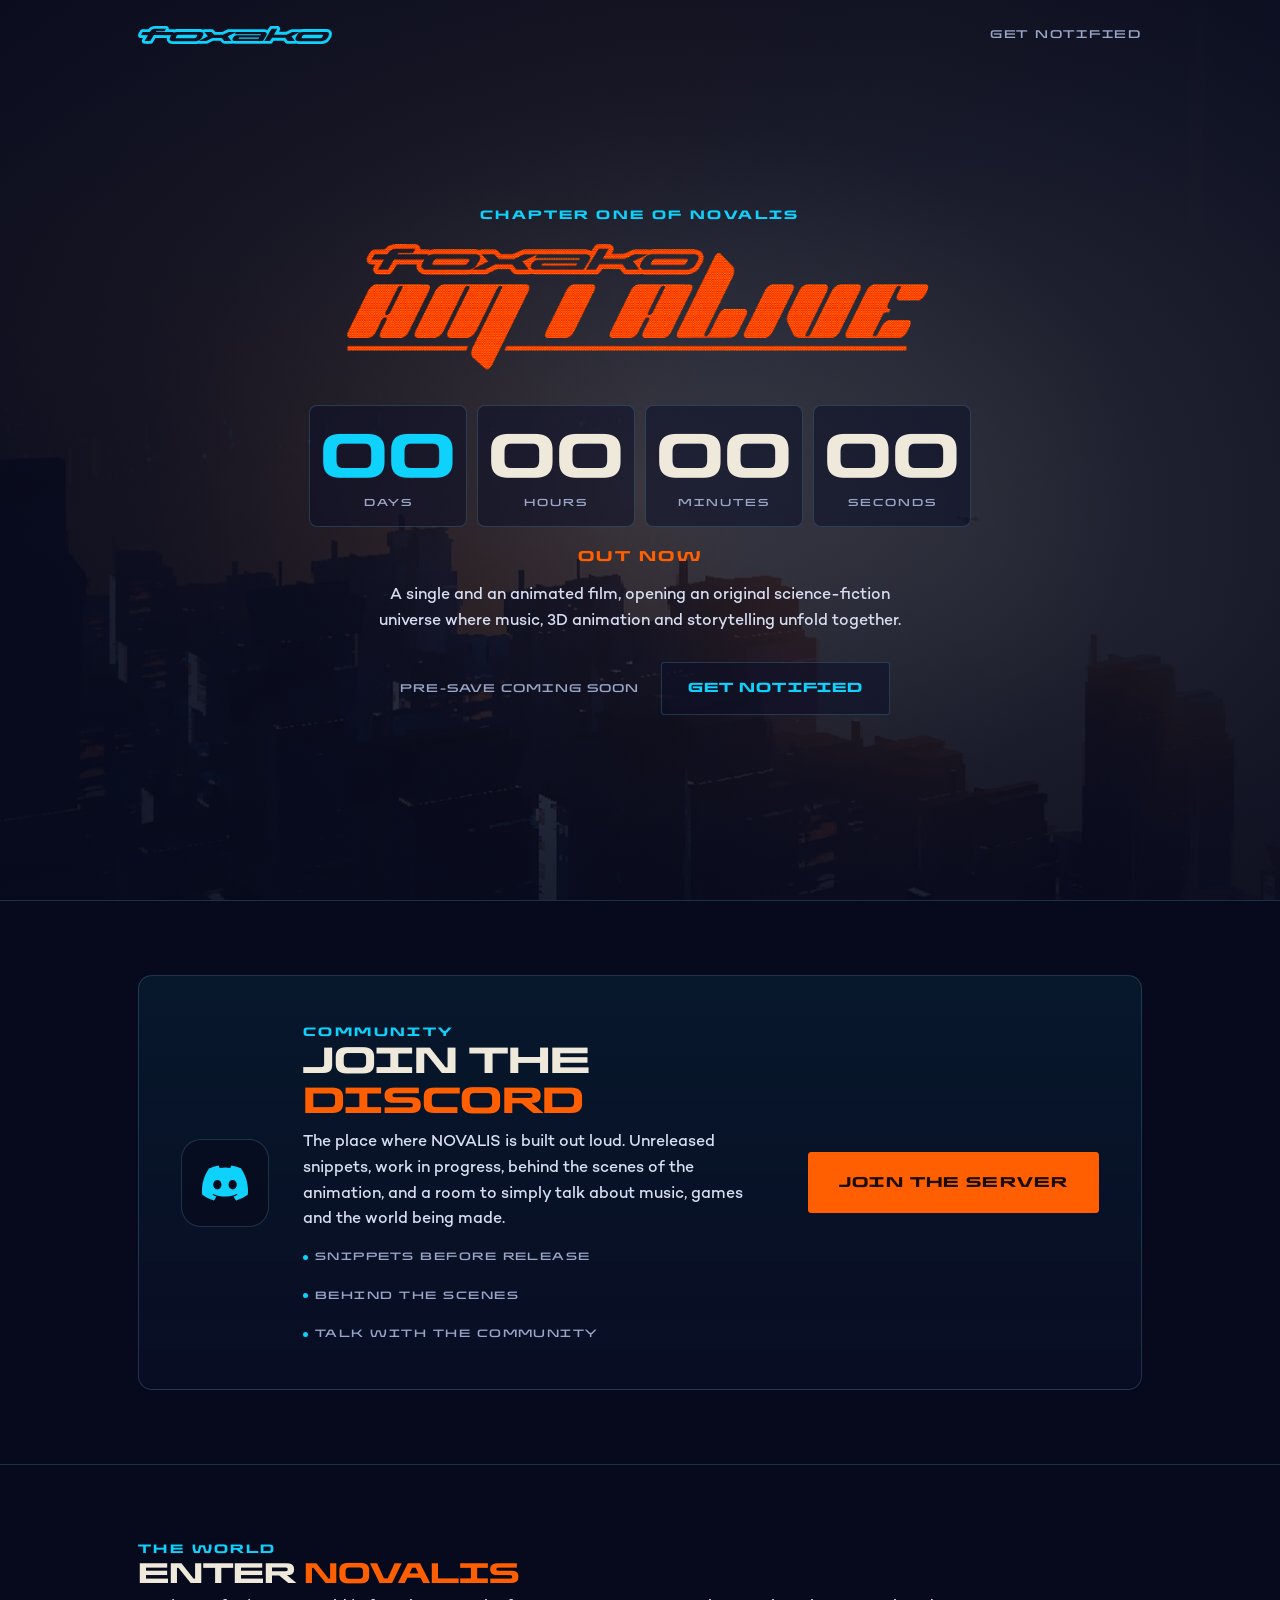
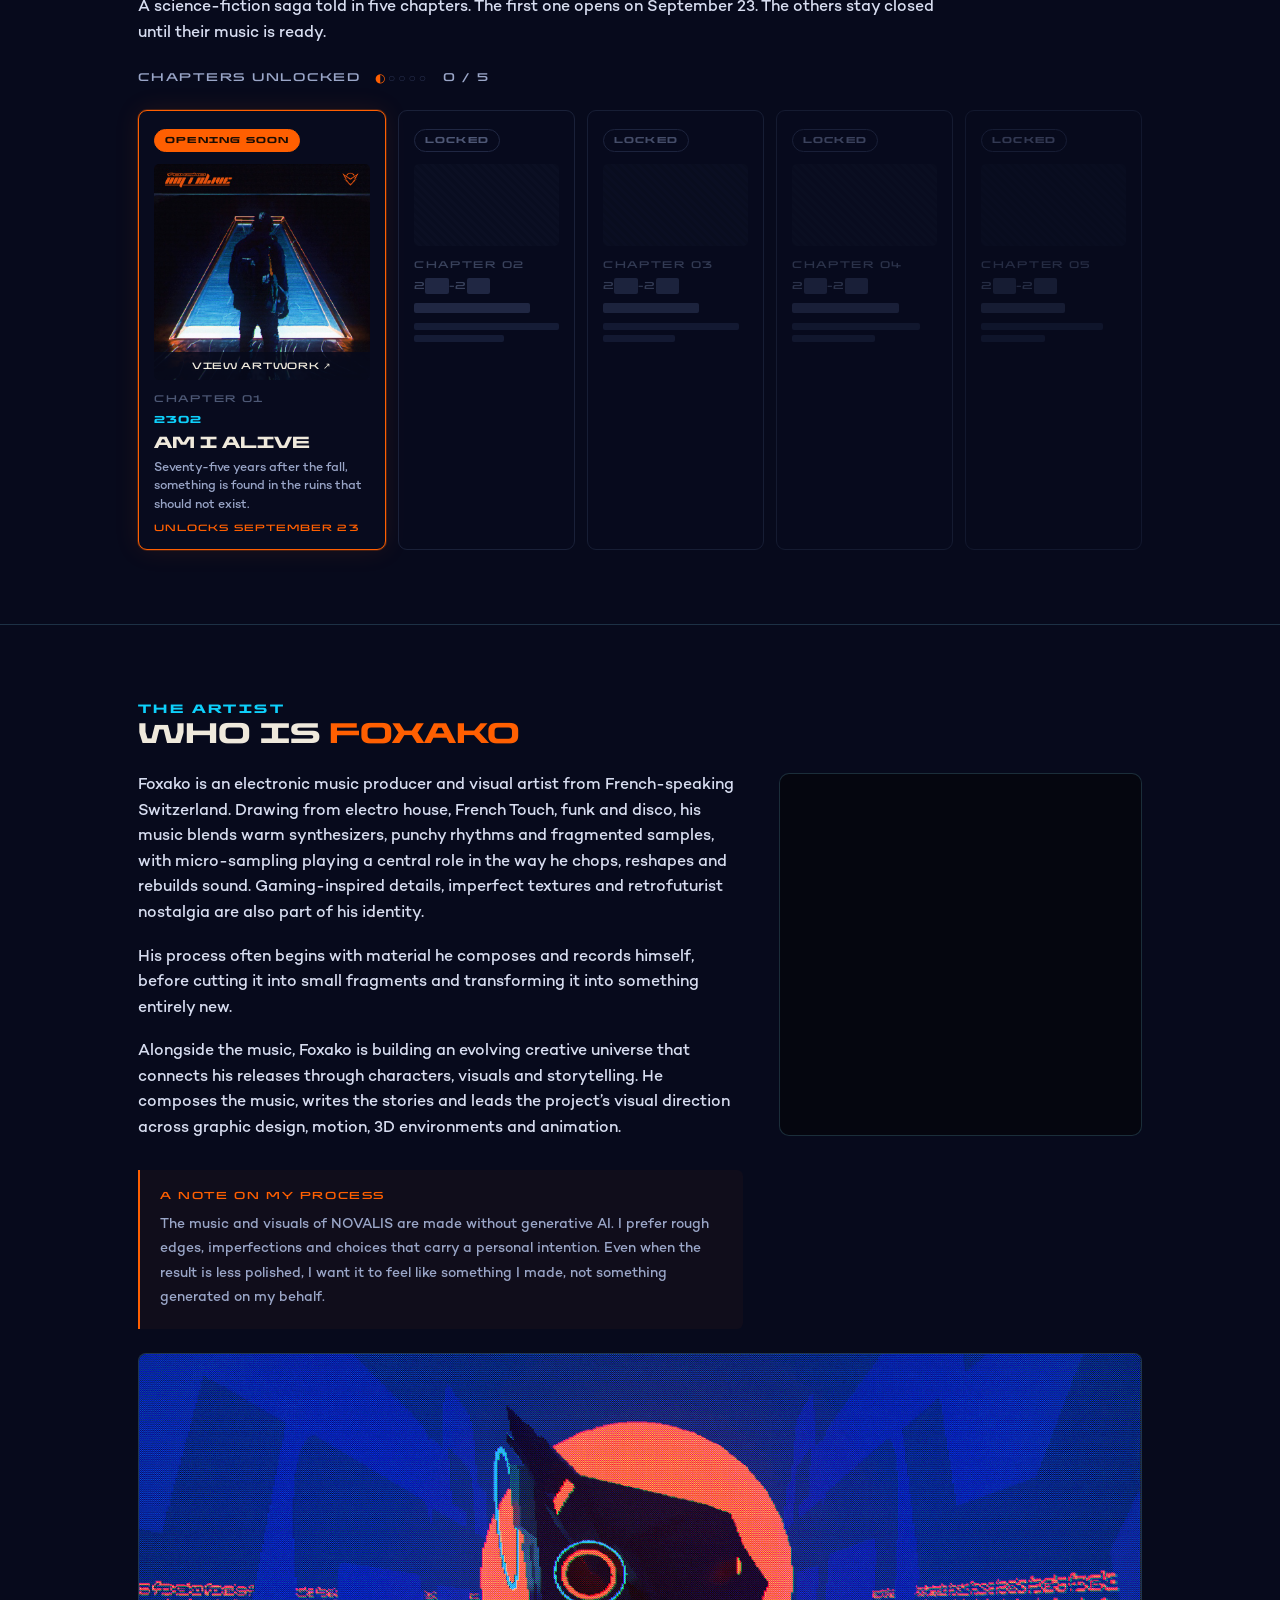
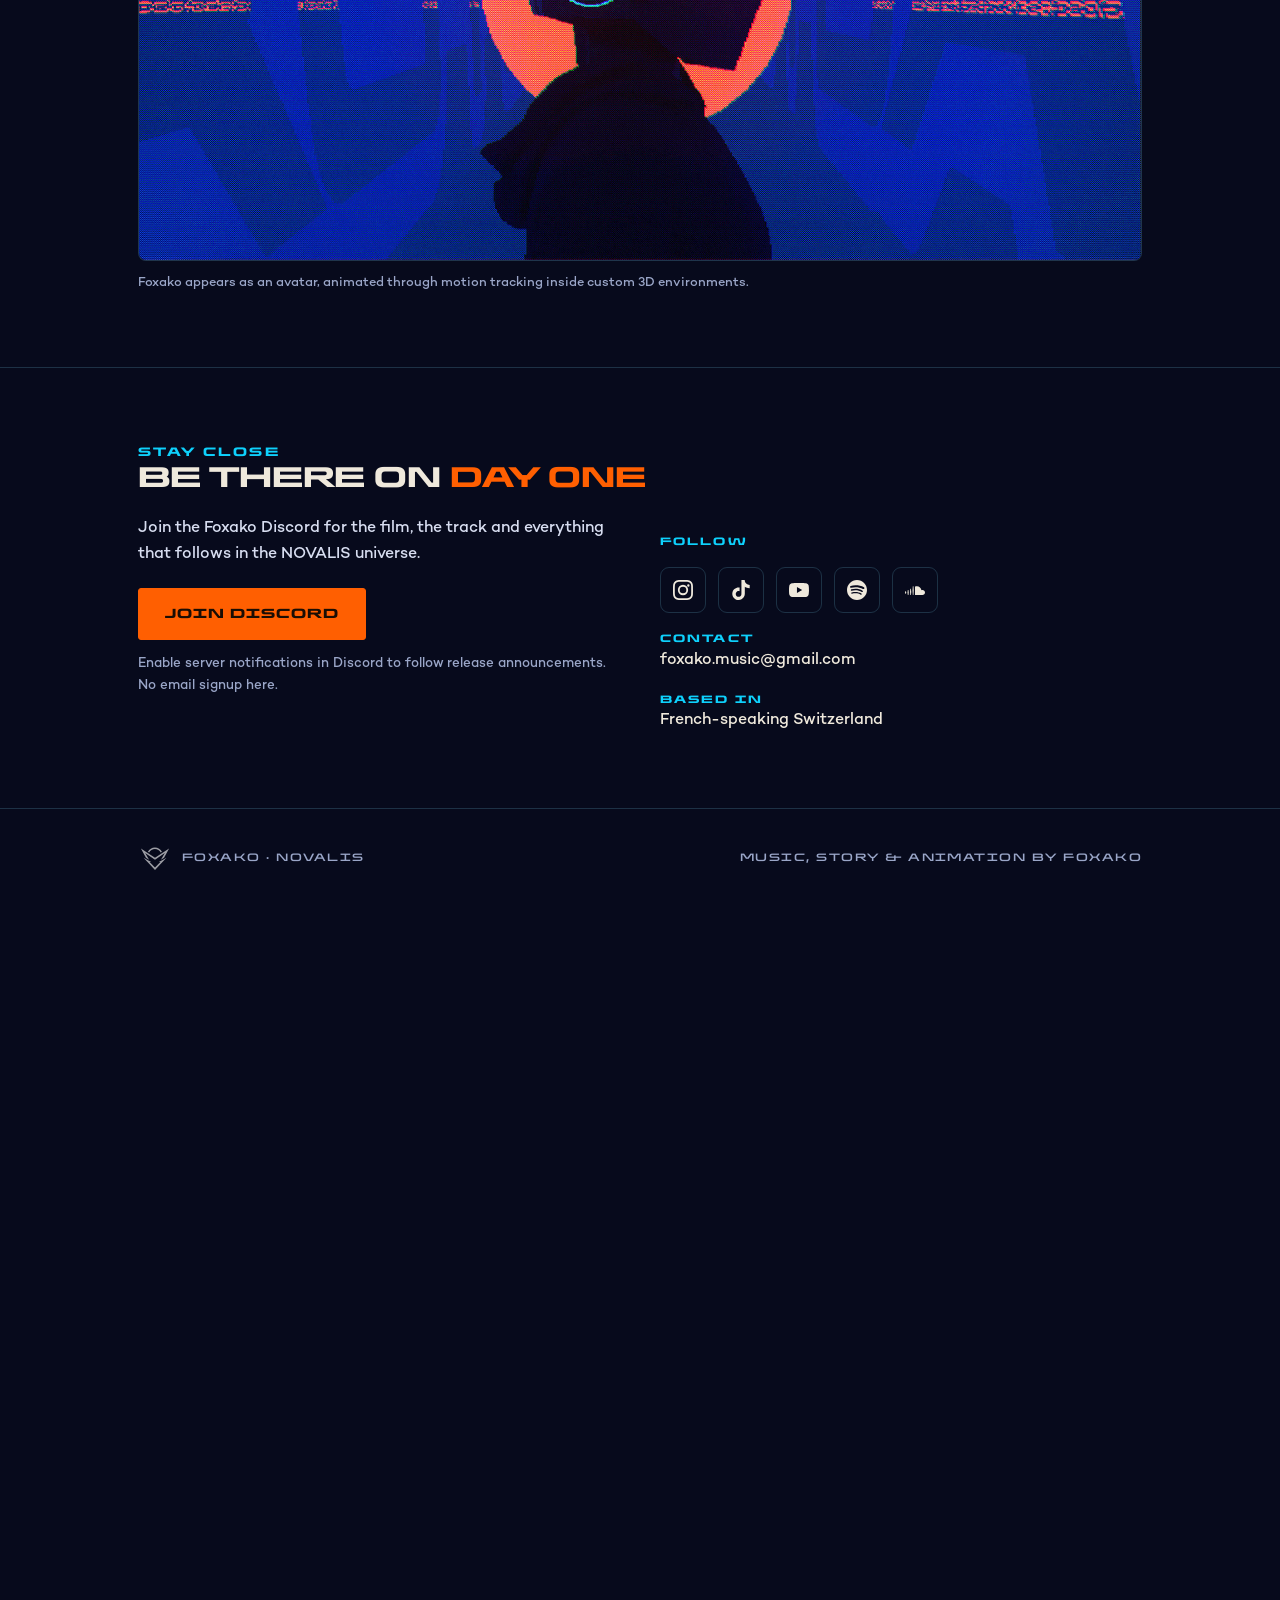
==== index.html @ 6cdeb341 "Publish NOVALIS prerelease website" ====
<!doctype html>
<html lang="en">
<head>
  <meta charset="utf-8">
  <meta name="viewport" content="width=device-width, initial-scale=1">
  <meta http-equiv="refresh" content="0; url=/novalis/">
  <link rel="canonical" href="https://foxako.com/novalis/">
  <title>Foxako — NOVALIS</title>
</head>
<body><p><a href="/novalis/">Enter NOVALIS</a></p></body>
</html>
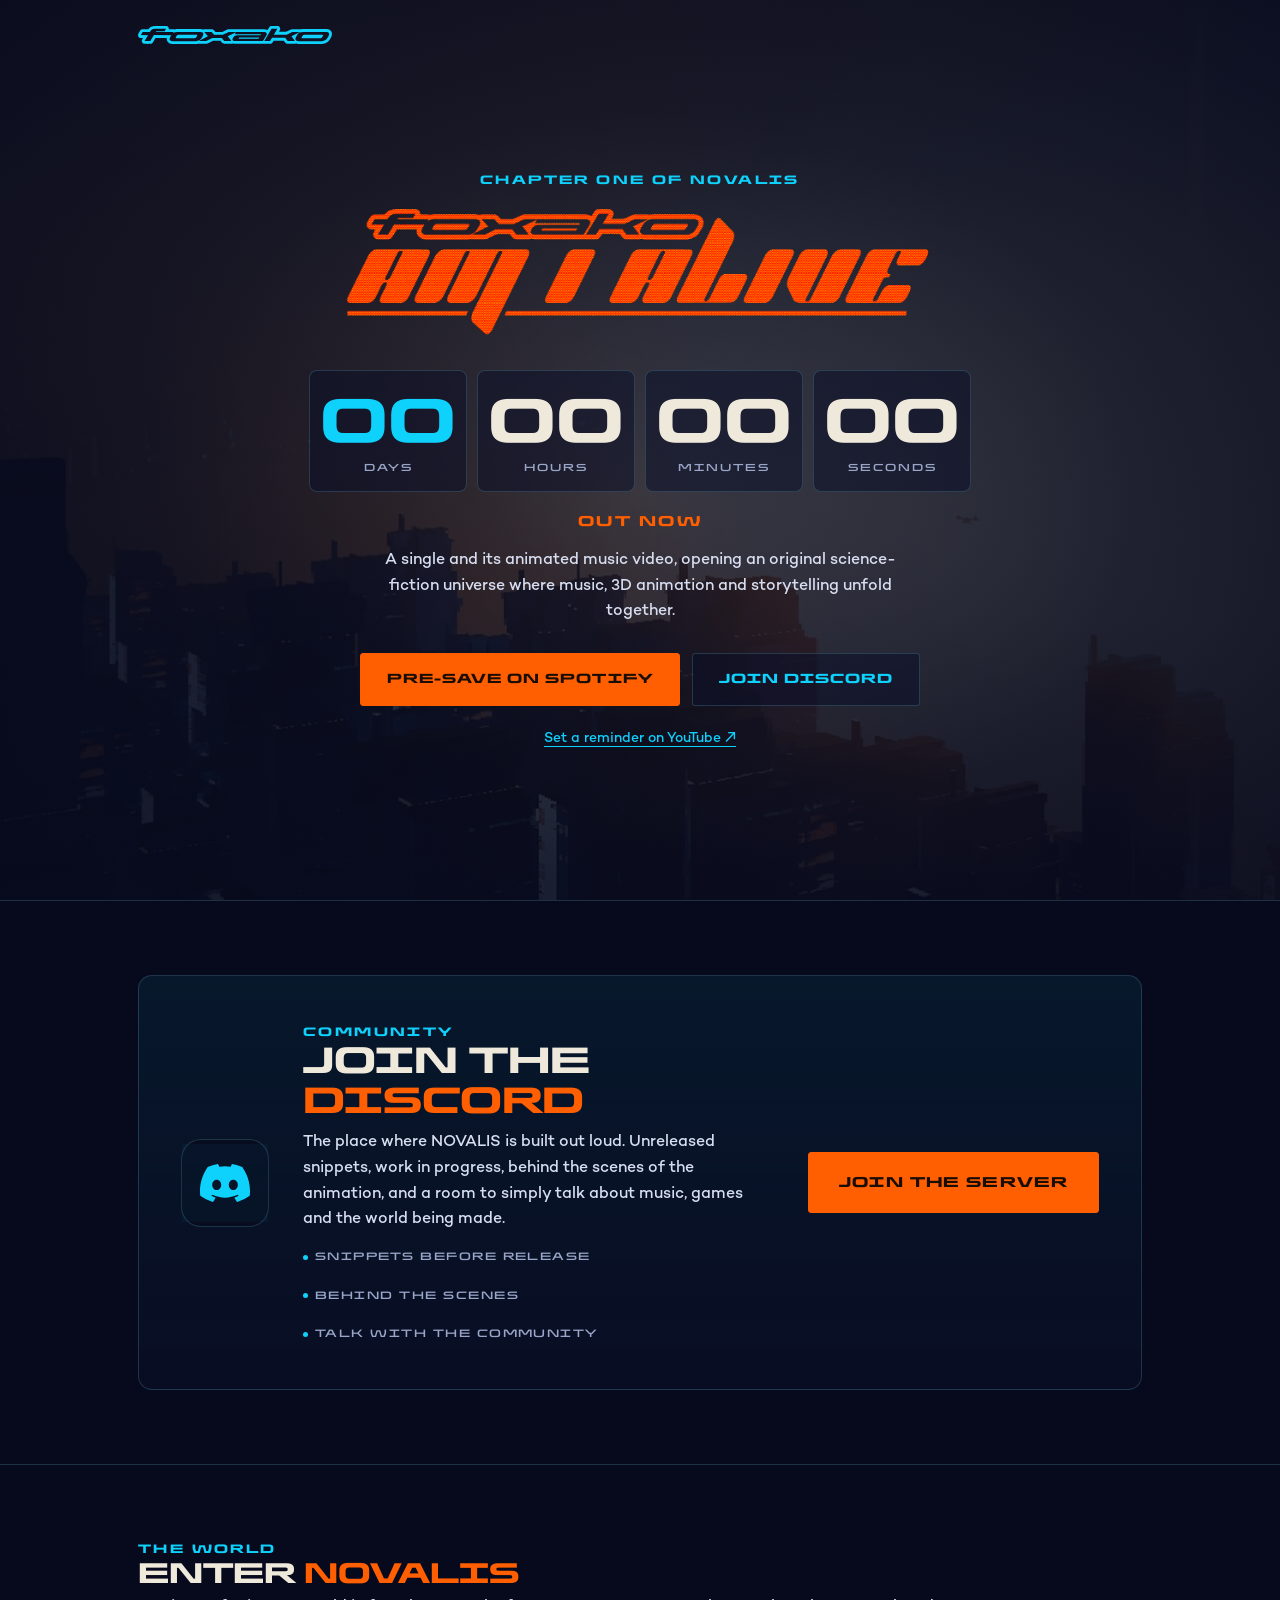
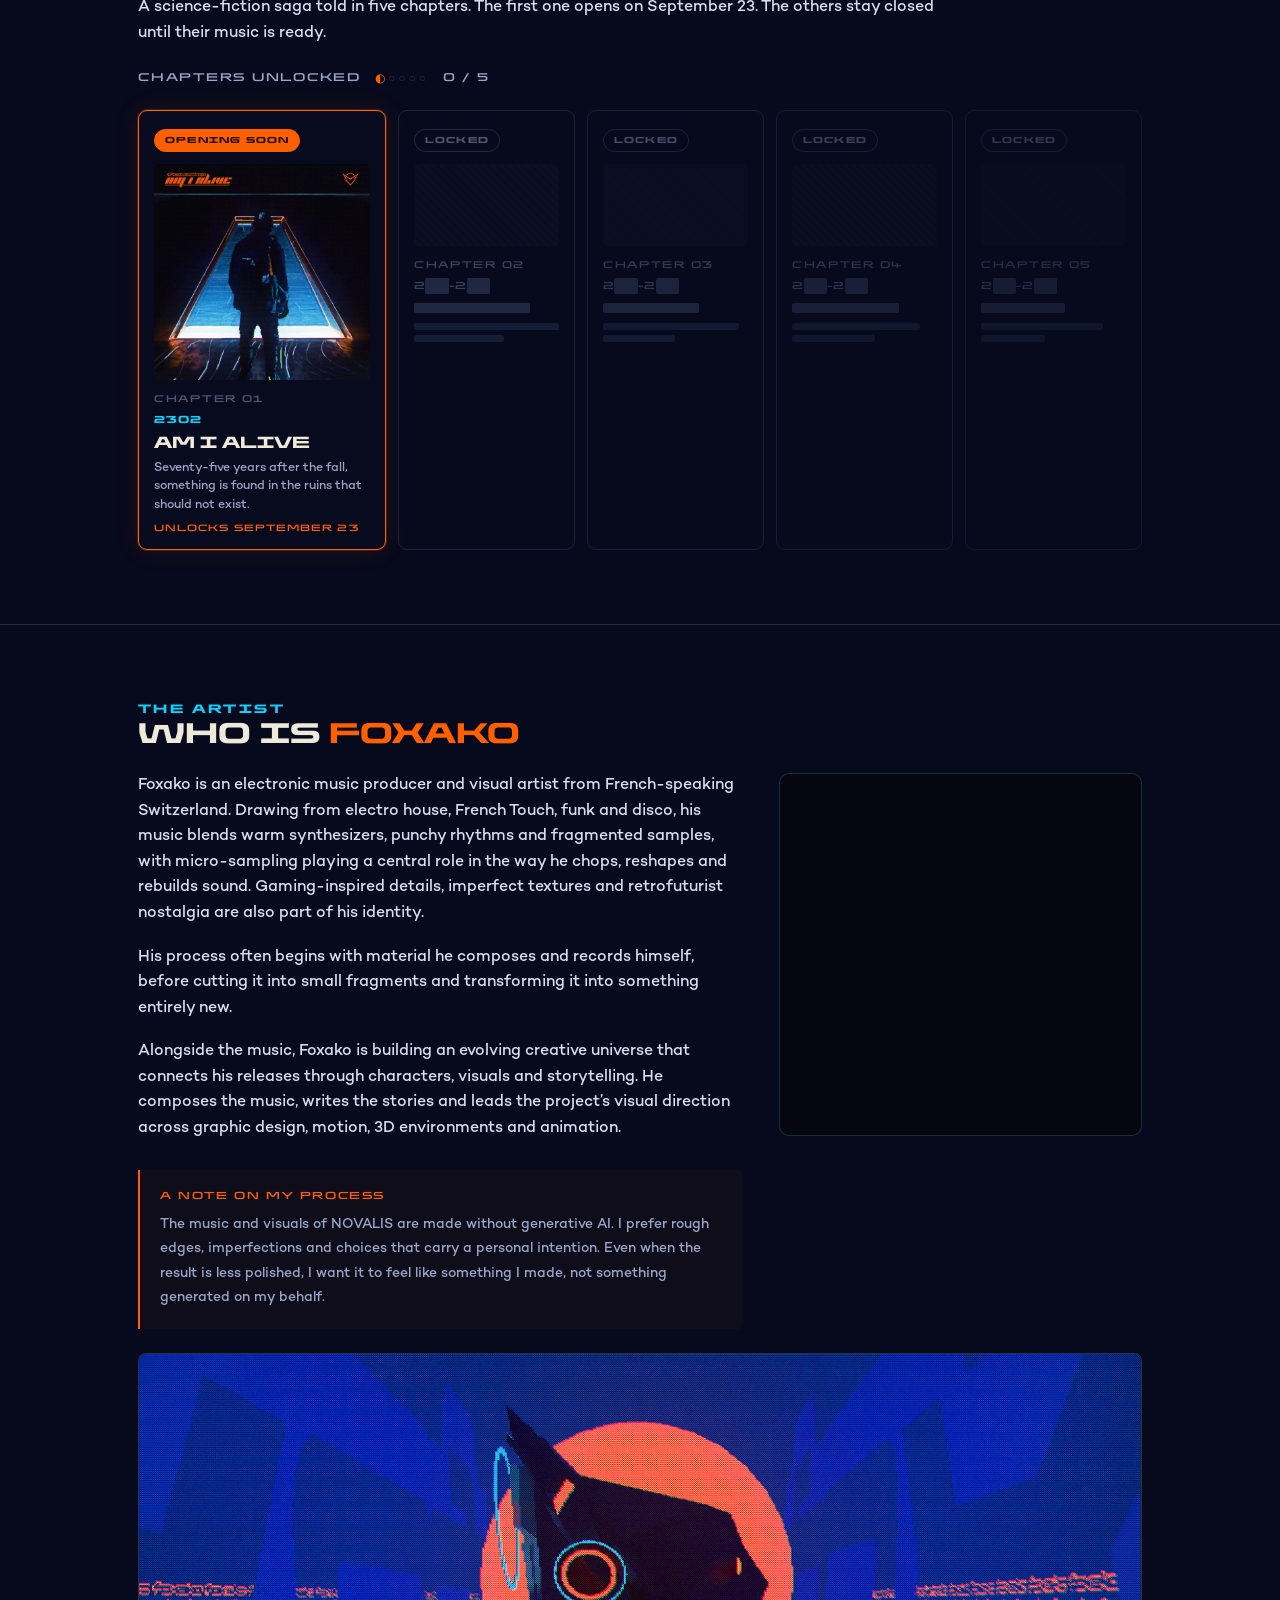
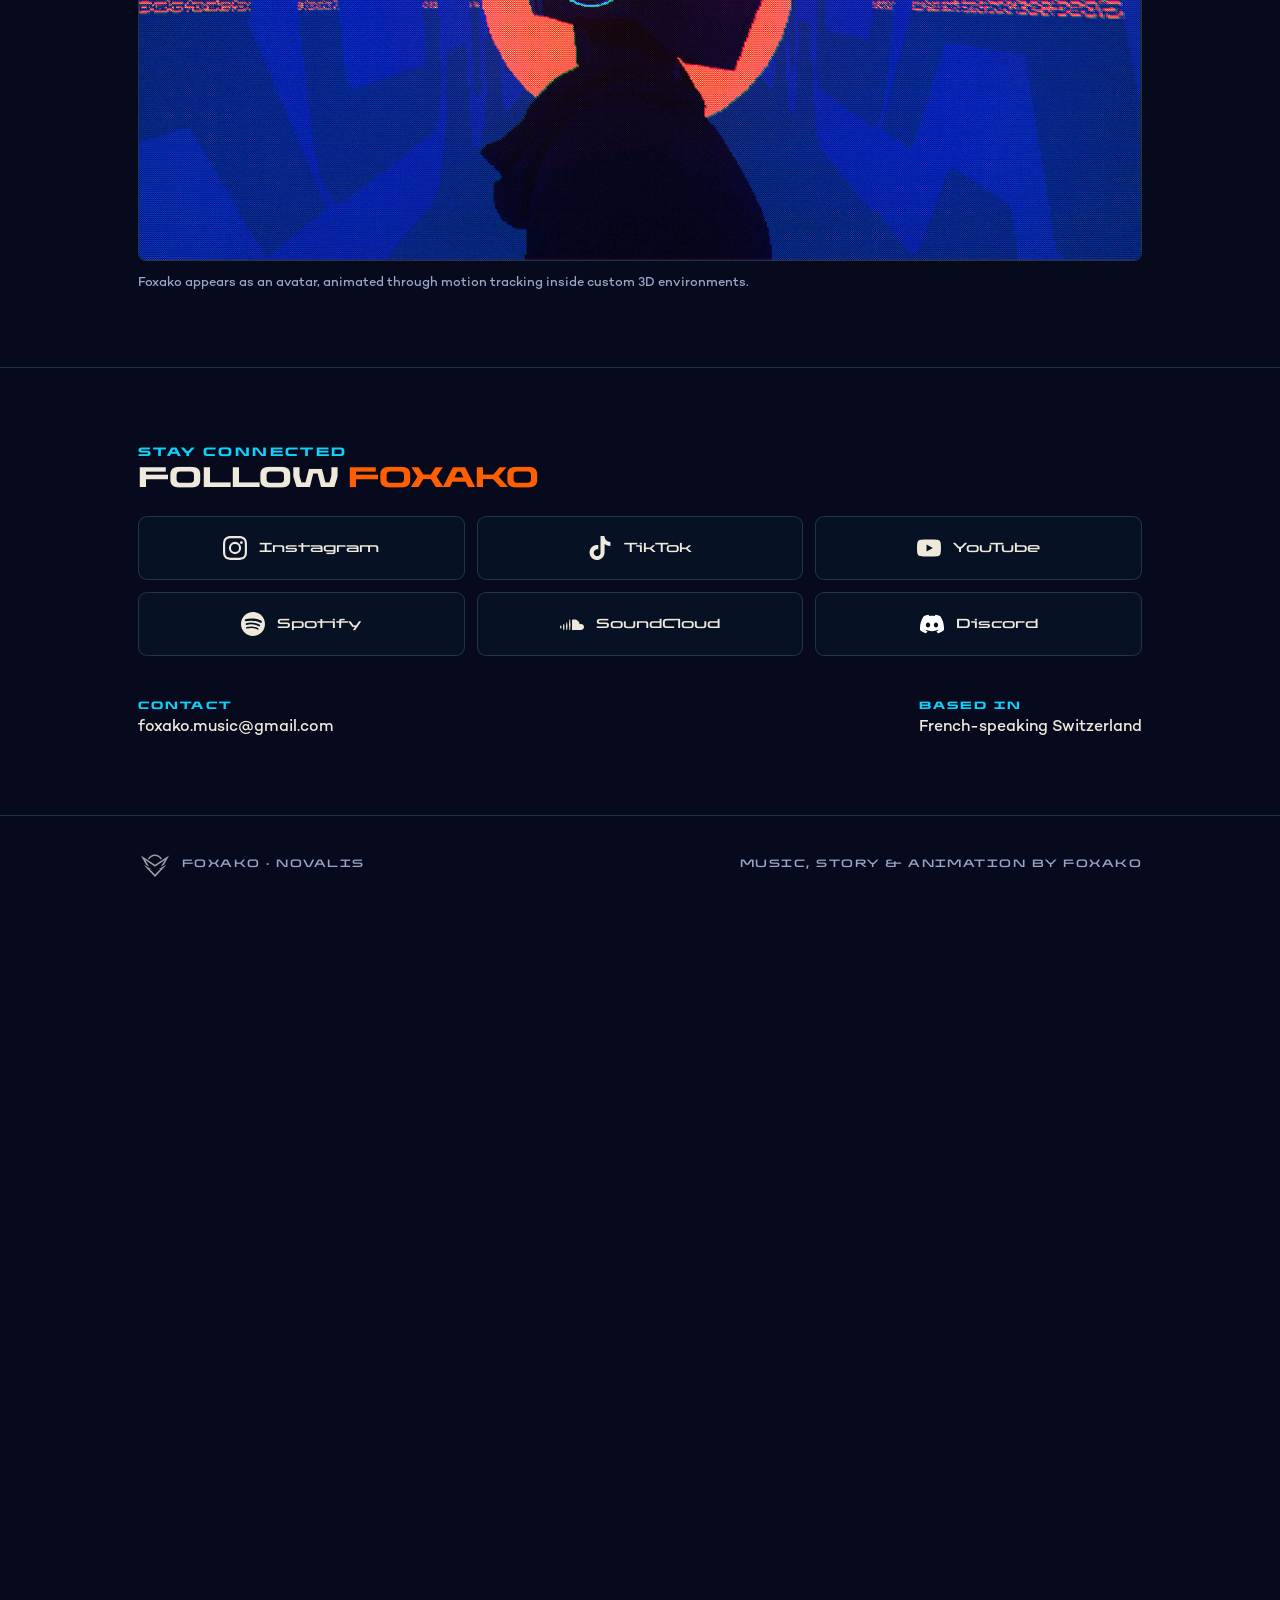
==== commit ec8a387d: "Use new orange Foxako logomark as favicon" ====
--- a/index.html
+++ b/index.html
@@ -5,6 +5,7 @@
   <meta name="viewport" content="width=device-width, initial-scale=1">
   <meta http-equiv="refresh" content="0; url=/novalis/">
   <link rel="canonical" href="https://foxako.com/novalis/">
+  <link rel="icon" type="image/svg+xml" sizes="any" href="assets/favicon-orange.svg">
   <title>Foxako — NOVALIS</title>
 </head>
 <body><p><a href="/novalis/">Enter NOVALIS</a></p></body>
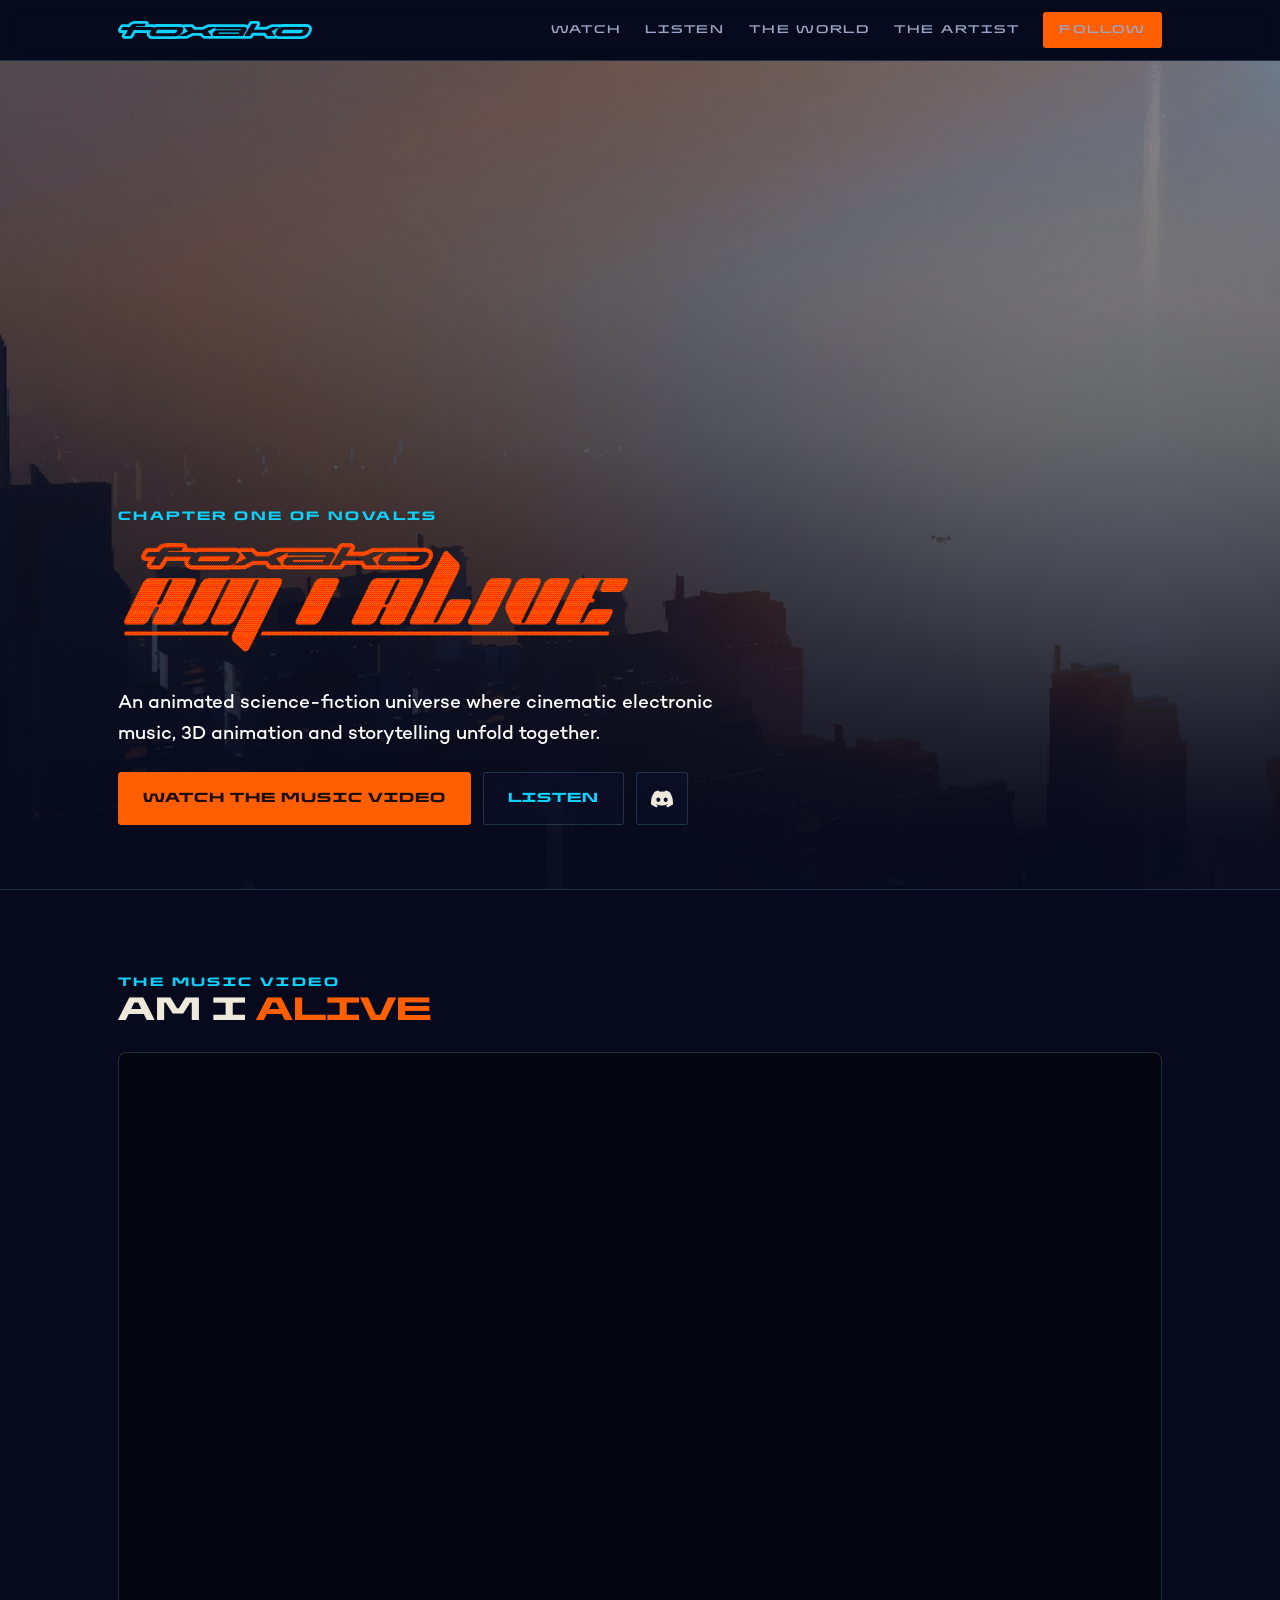
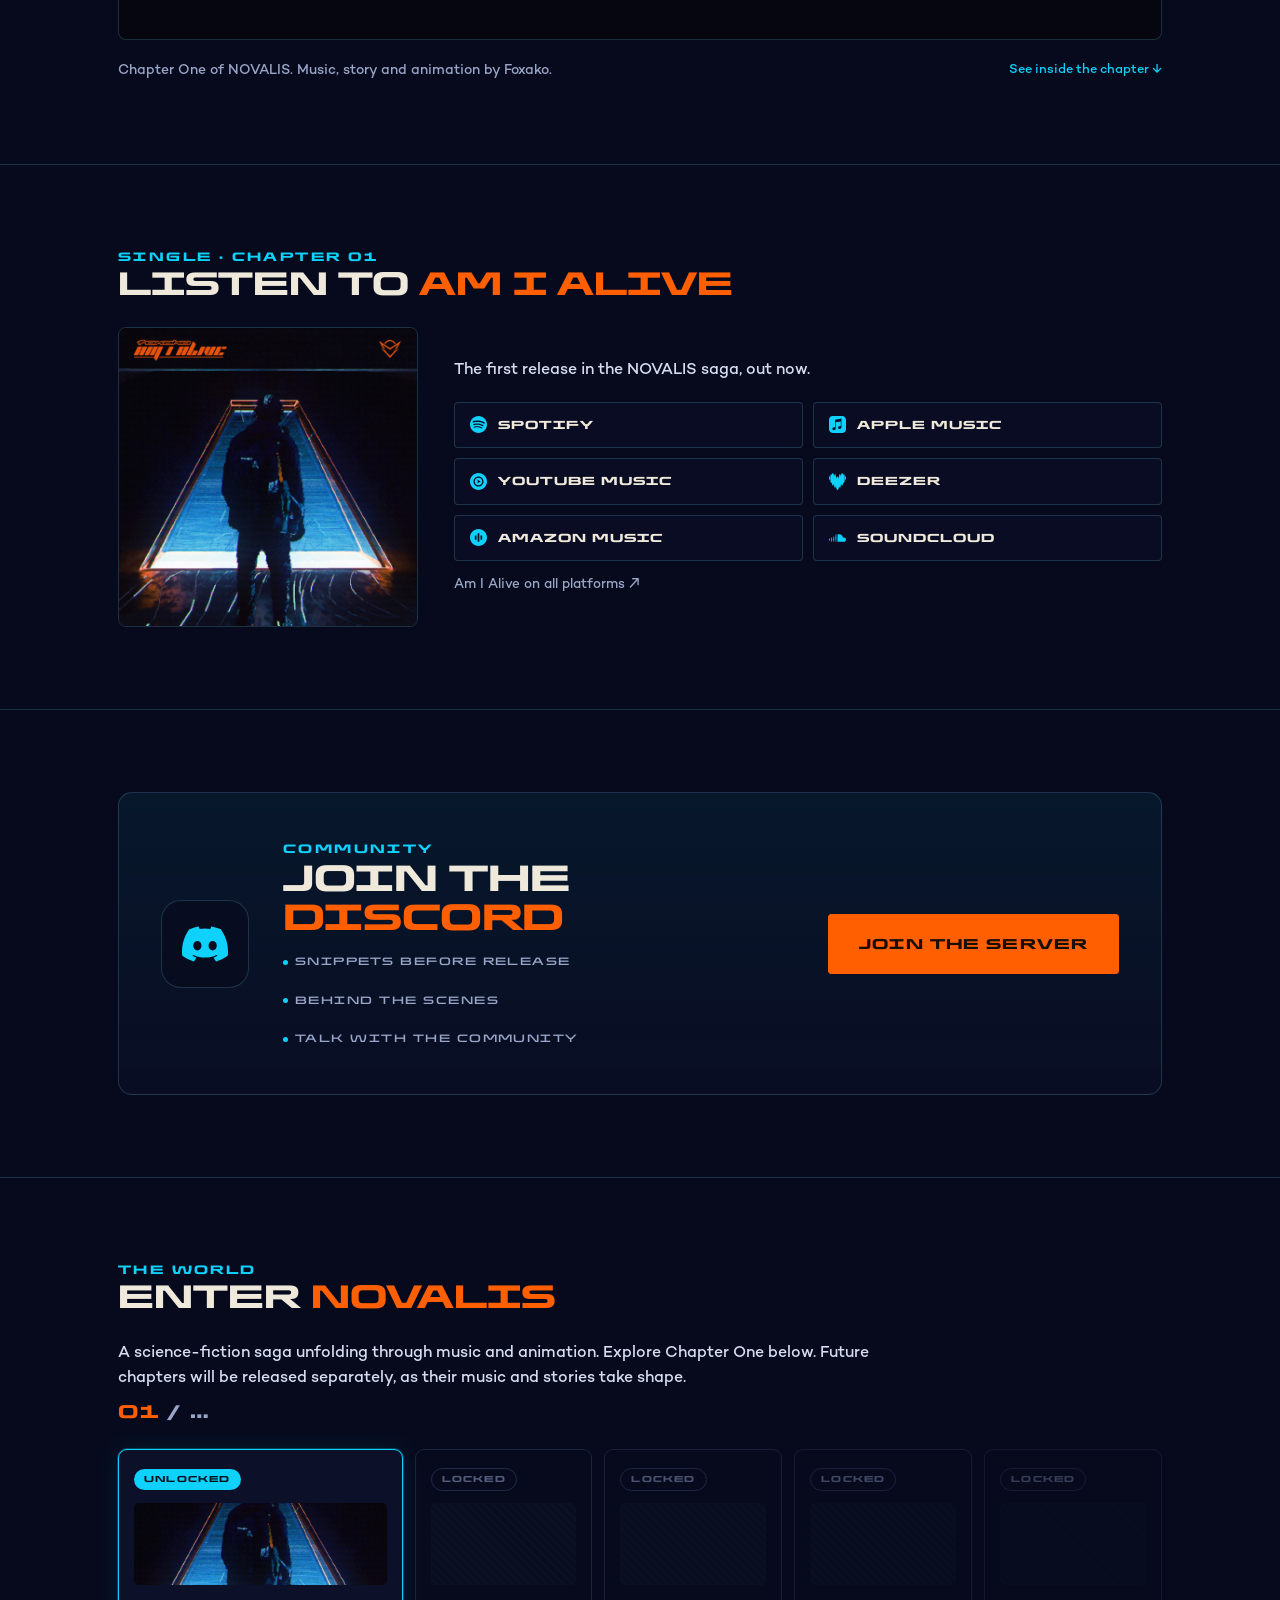
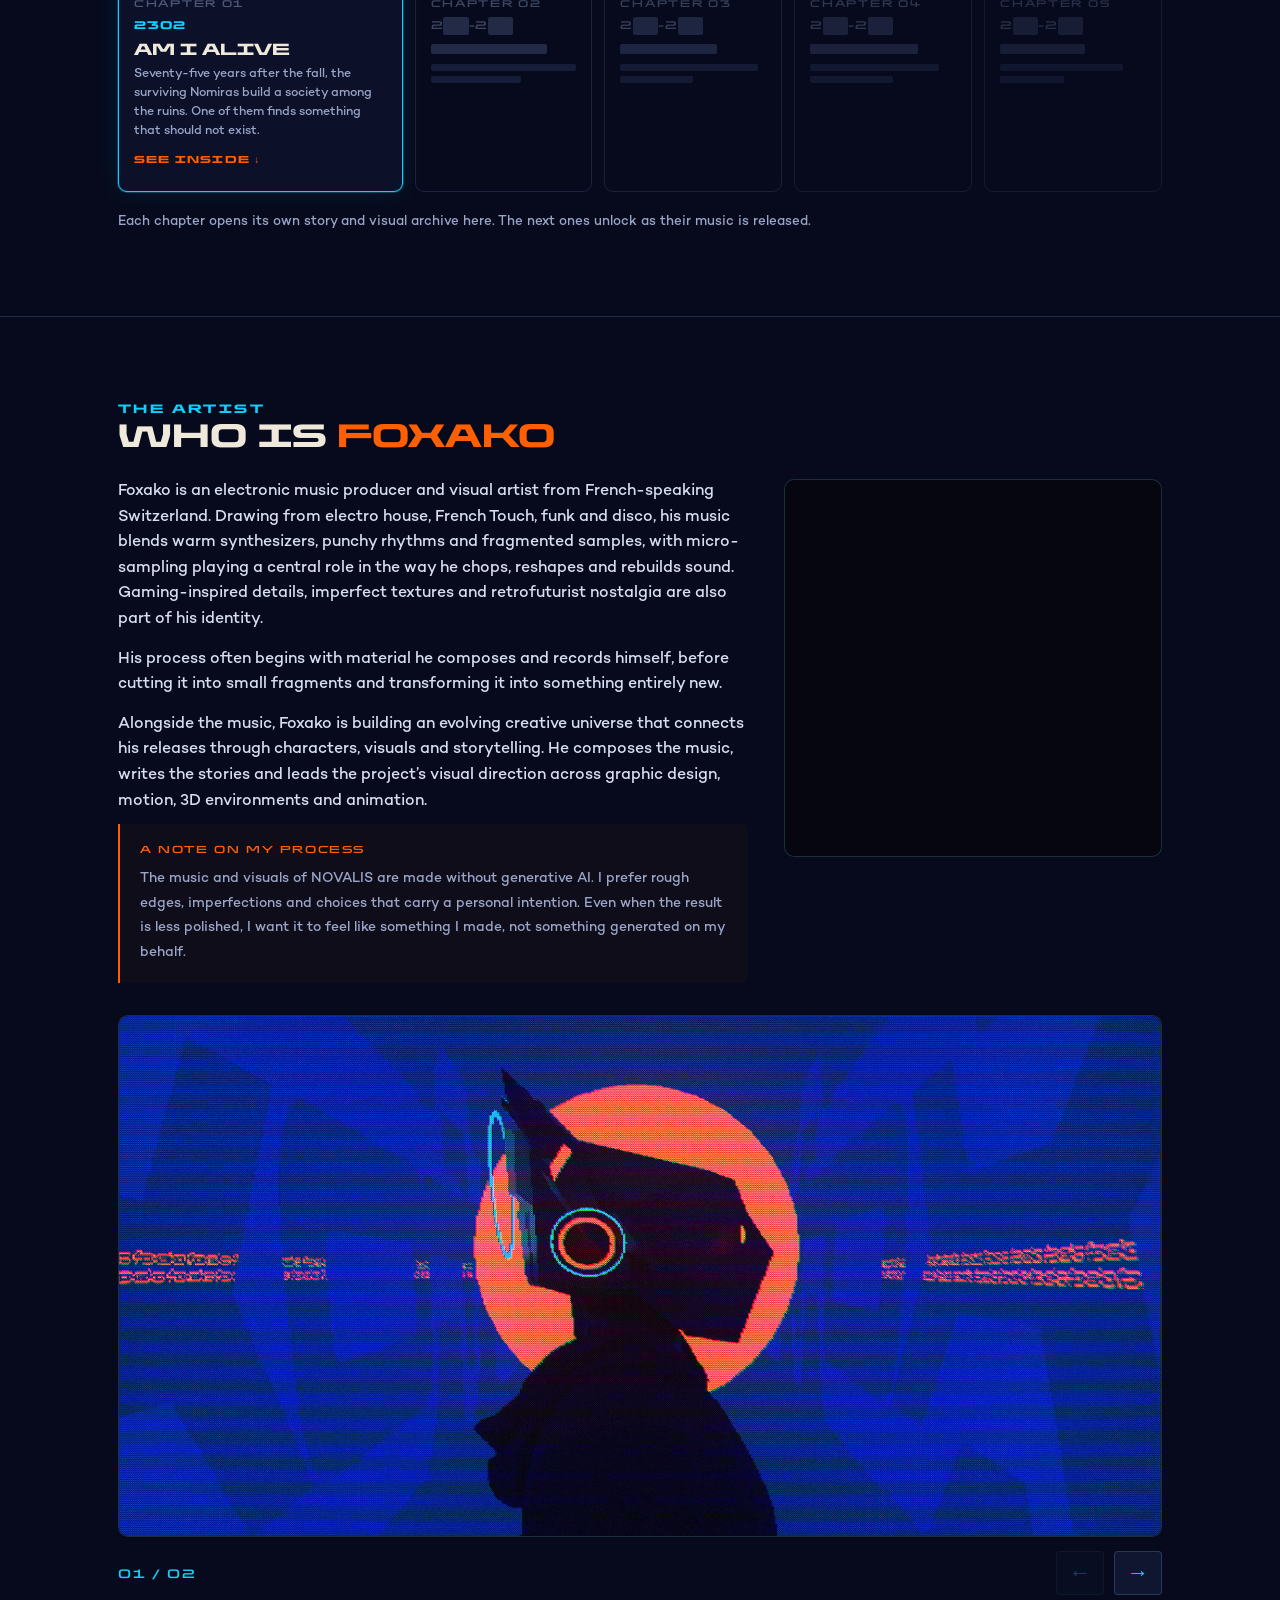
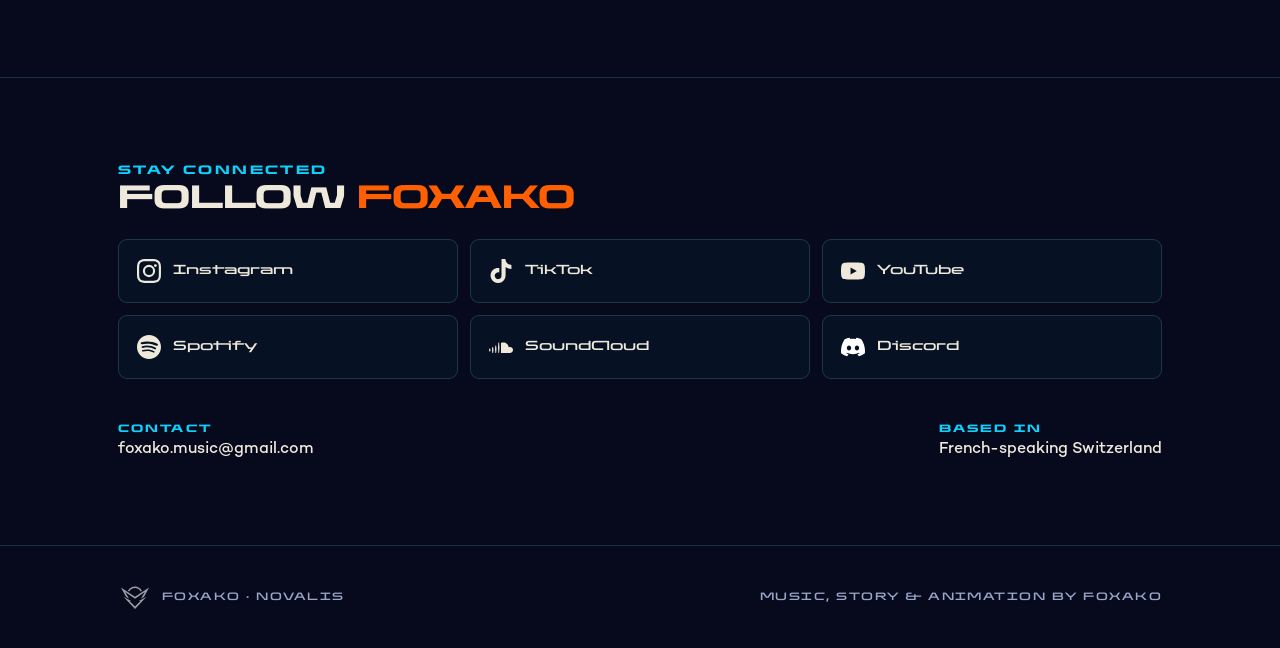
==== commit 7ac29195: "Foxako — foxako.com" ====
--- a/index.html
+++ b/index.html
@@ -1,12 +1,375 @@
-<!doctype html>
+<!DOCTYPE html>
 <html lang="en">
 <head>
-  <meta charset="utf-8">
-  <meta name="viewport" content="width=device-width, initial-scale=1">
-  <meta http-equiv="refresh" content="0; url=/novalis/">
-  <link rel="canonical" href="https://foxako.com/novalis/">
-  <link rel="icon" type="image/svg+xml" sizes="any" href="assets/favicon-orange.svg">
-  <title>Foxako — NOVALIS</title>
+<meta charset="utf-8">
+<script>
+/* The homepage goes live at midnight in Zurich = 22:00 UTC on 22 September 2026.
+   Before that, visitors are sent to the countdown page. Add ?preview to bypass. */
+(function () {
+  var RELEASE = Date.UTC(2026, 8, 22, 22, 0, 0);
+  if (location.protocol === 'file:') return;
+  if (location.search.indexOf('preview') !== -1) return;
+  if (Date.now() < RELEASE) location.replace('/novalis/');
+})();
+</script>
+
+<meta name="viewport" content="width=device-width, initial-scale=1">
+<title>Foxako - Am I Alive | Chapter One of NOVALIS</title>
+<meta name="description" content="Am I Alive, the first chapter of NOVALIS: an animated science-fiction universe by Foxako, where cinematic electronic music, 3D animation and storytelling unfold together.">
+<link rel="canonical" href="https://foxako.com/">
+<link rel="icon" type="image/svg+xml" sizes="any" href="assets/favicon-orange.svg">
+<link rel="apple-touch-icon" href="assets/apple-touch-icon.png">
+<meta property="og:type" content="website">
+<meta property="og:site_name" content="Foxako">
+<meta property="og:title" content="Foxako - Am I Alive | Chapter One of NOVALIS">
+<meta property="og:description" content="An animated science-fiction universe where cinematic electronic music, 3D animation and storytelling unfold together. Chapter One is out.">
+<meta property="og:image" content="https://foxako.com/assets/og_image.jpg">
+<meta property="og:image:width" content="1200">
+<meta property="og:image:height" content="630">
+<meta property="og:url" content="https://foxako.com/">
+<meta name="twitter:card" content="summary_large_image">
+<meta name="twitter:title" content="Foxako - Am I Alive | Chapter One of NOVALIS">
+<meta name="twitter:description" content="An animated science-fiction universe where cinematic electronic music, 3D animation and storytelling unfold together.">
+<meta name="twitter:image" content="https://foxako.com/assets/og_image.jpg">
+<link rel="stylesheet" href="styles/release.css">
+<script src="scripts/release.js" defer></script>
 </head>
-<body><p><a href="/novalis/">Enter NOVALIS</a></p></body>
+<body>
+
+<a class="skip-link" href="#main">Skip to content</a>
+<nav>
+  <div class="wrap">
+    <a class="brand" href="#top" aria-label="Foxako"><img class="logotype" src="assets/foxako_logo.svg" alt="Foxako"><img class="mark" src="assets/foxako_logomark.svg" alt="Foxako"></a>
+    <input type="checkbox" id="navtoggle" class="navtoggle" aria-label="Menu">
+    <label for="navtoggle" class="hamb"><span></span><span></span><span></span></label>
+    <div class="links">
+      <a href="#watch">Watch</a>
+      <a href="#listen">Listen</a>
+      <a href="#world">The world</a>
+      <a href="#about">The artist</a>
+      <a class="cta" href="#contact">Follow</a>
+    </div>
+  </div>
+</nav>
+
+<!-- HERO -->
+<header class="hero" id="top">
+  <video class="bg" autoplay muted loop playsinline preload="auto" poster="assets/hero_skyline.jpg" data-src="assets/hero.mp4"></video>
+  <div class="scrim"></div>
+  <div class="wrap">
+    <div class="kicker">Chapter One of NOVALIS</div>
+    <h1 class="sr-only">Foxako - Am I Alive, Chapter One of NOVALIS</h1>
+    <img class="logo" src="assets/logo_aia_t.png" alt="Am I Alive">
+    <p class="lead">An animated science-fiction universe where cinematic electronic music, 3D animation and storytelling unfold together.</p>
+    <div class="btnrow">
+      <a class="btn solid" href="#watch">Watch the music video</a>
+      <a class="btn" href="#listen">Listen</a>
+      <a class="hero-discord-icon" href="https://discord.gg/wDdw82DTWy" target="_blank" rel="noopener" aria-label="Join the Foxako Discord" title="Join the Discord"><svg viewBox="0 0 24 24" aria-hidden="true"><path d="M20.317 4.369a19.79 19.79 0 0 0-4.885-1.515.074.074 0 0 0-.079.037c-.211.375-.445.865-.608 1.249a18.27 18.27 0 0 0-5.487 0 12.64 12.64 0 0 0-.617-1.25.077.077 0 0 0-.079-.036A19.736 19.736 0 0 0 3.677 4.37a.07.07 0 0 0-.032.027C.533 9.046-.32 13.58.099 18.057a.082.082 0 0 0 .031.057 19.9 19.9 0 0 0 5.993 3.03.078.078 0 0 0 .084-.028c.462-.63.874-1.295 1.226-1.994a.076.076 0 0 0-.041-.106 13.1 13.1 0 0 1-1.872-.892.077.077 0 0 1-.008-.128c.126-.094.252-.192.372-.291a.074.074 0 0 1 .077-.01c3.928 1.793 8.18 1.793 12.062 0a.074.074 0 0 1 .078.009c.12.099.246.198.373.292a.077.077 0 0 1-.006.127c-.598.35-1.22.645-1.873.891a.077.077 0 0 0-.041.107c.36.698.772 1.363 1.225 1.993a.076.076 0 0 0 .084.028 19.84 19.84 0 0 0 6.002-3.03.077.077 0 0 0 .032-.056c.5-5.177-.838-9.674-3.549-13.66a.06.06 0 0 0-.031-.028zM8.02 15.331c-1.183 0-2.157-1.086-2.157-2.419 0-1.333.955-2.419 2.157-2.419 1.211 0 2.176 1.096 2.157 2.42 0 1.332-.956 2.418-2.157 2.418zm7.975 0c-1.183 0-2.157-1.086-2.157-2.419 0-1.333.955-2.419 2.157-2.419 1.211 0 2.176 1.096 2.157 2.42 0 1.332-.946 2.418-2.157 2.418z"/></svg></a>
+    </div>
+  </div>
+</header>
+
+<main id="main">
+<!-- WATCH -->
+<section id="watch">
+  <div class="wrap">
+    <div class="sec-head"><div class="kicker">The music video</div><h2>Am I <span class="o">Alive</span></h2></div>
+    <div class="media">
+      <iframe src="https://www.youtube.com/embed/EL3q3VxXFTs" title="Foxako - Am I Alive" loading="lazy"
+        allow="accelerometer; autoplay; clipboard-write; encrypted-media; gyroscope; picture-in-picture" allowfullscreen></iframe>
+    </div>
+    <div class="watch-caption"><p>Chapter One of NOVALIS. Music, story and animation by Foxako.</p><a href="#world">See inside the chapter ↓</a></div>
+  </div>
+</section>
+
+<!-- LISTEN -->
+<section id="listen">
+  <div class="wrap">
+    <div class="sec-head"><div class="kicker">Single &middot; Chapter 01</div><h2>Listen to <span class="o">Am I Alive</span></h2></div>
+    <div class="listen">
+      <button class="art artwork-button" data-full="assets/coverart_amialive-large.jpg" aria-label="Enlarge Am I Alive cover art"><img src="assets/coverart_amialive-web.jpg" width="640" height="640" alt="Am I Alive cover art" loading="lazy"></button>
+      <div class="stack"><p>The first release in the NOVALIS saga, out now.</p>
+        <div class="plats">
+          <a class="plat" href="https://open.spotify.com/track/2xC7CK3kqJuo2dQyd6xw0A" target="_blank" rel="noopener"><svg viewBox="0 0 24 24"><path d="M12 0C5.4 0 0 5.4 0 12s5.4 12 12 12 12-5.4 12-12S18.66 0 12 0zm5.52 17.34c-.24.36-.66.48-1.02.24-2.82-1.74-6.36-2.1-10.56-1.14-.42.12-.78-.18-.9-.54-.12-.42.18-.78.54-.9 4.56-1.02 8.52-.6 11.64 1.32.42.18.48.66.3 1.02zm1.44-3.3c-.3.42-.84.6-1.26.3-3.24-1.98-8.16-2.58-11.94-1.38-.48.12-1.02-.12-1.14-.6-.12-.48.12-1.02.6-1.14 4.38-1.32 9.78-.66 13.5 1.62.36.18.54.78.24 1.2zm.12-3.36C15.24 8.4 8.82 8.16 5.1 9.3c-.6.18-1.2-.18-1.38-.72-.18-.6.18-1.2.72-1.38 4.32-1.32 11.4-1.02 15.9 1.62.54.3.72 1.02.42 1.56-.3.42-1.02.66-1.56.36z"/></svg>Spotify</a>
+          <a class="plat" href="https://music.apple.com/album/am-i-alive-single/6809043885" target="_blank" rel="noopener"><svg viewBox="0 0 24 24" aria-hidden="true"><path d="M23.994 6.12395C24.0017 5.38699 23.9211 4.65175 23.754 3.93395C23.437 2.62395 22.692 1.62395 21.574 0.890953C21.0037 0.524783 20.3652 0.277825 19.697 0.164953C19.1801 0.0759486 18.6573 0.0258082 18.133 0.0149531C18.093 0.0119531 18.05 0.00495313 18.009 0.00195312H5.986C5.834 0.0119531 5.683 0.0189531 5.531 0.0279531C4.784 0.0709531 4.041 0.150953 3.338 0.427953C2.002 0.957953 1.038 1.87995 0.473 3.20795C0.281 3.65595 0.181 4.13295 0.11 4.61595C0.054 5.00795 0.022 5.40095 0.01 5.79595C0.01 5.82795 0.003 5.85795 0 5.88895V18.112C0.01 18.252 0.017 18.395 0.027 18.536C0.077 19.351 0.181 20.16 0.524 20.909C1.174 22.329 2.262 23.262 3.758 23.71C4.178 23.837 4.614 23.897 5.051 23.938C5.606 23.991 6.161 23.998 6.718 23.998H17.748C18.2729 23.9976 18.7973 23.9642 19.318 23.898C20.14 23.792 20.914 23.548 21.613 23.088C22.4421 22.552 23.0957 21.7847 23.493 20.881C23.679 20.461 23.786 20.011 23.863 19.557C23.976 18.882 24.001 18.199 24 17.517C23.998 13.717 24 9.92195 23.997 6.12395H23.994ZM17.571 10.114V15.826C17.571 16.243 17.513 16.653 17.327 17.032C17.037 17.622 16.567 17.994 15.939 18.172C15.589 18.272 15.233 18.329 14.869 18.345C13.919 18.39 13.096 17.745 12.926 16.809C12.8546 16.4048 12.9174 15.9884 13.1048 15.6233C13.2923 15.2582 13.594 14.9645 13.964 14.787C14.287 14.627 14.634 14.537 14.982 14.463C15.36 14.381 15.74 14.31 16.116 14.223C16.39 14.16 16.573 13.993 16.626 13.707C16.6396 13.6435 16.6463 13.5788 16.646 13.514C16.646 11.699 16.646 9.88395 16.644 8.07095C16.6433 8.00842 16.6346 7.94624 16.618 7.88595C16.578 7.73595 16.468 7.64295 16.314 7.65195C16.154 7.66195 15.996 7.68695 15.839 7.71795C15.079 7.86795 14.319 8.02095 13.559 8.17395L11.234 8.64395L9.86 8.92195C9.844 8.92495 9.828 8.93195 9.812 8.93495C9.535 9.01195 9.435 9.13795 9.422 9.42495C9.42 9.46695 9.422 9.51095 9.422 9.55495C9.42 12.157 9.422 14.759 9.419 17.36C9.419 17.78 9.372 18.196 9.204 18.587C8.926 19.227 8.434 19.627 7.77 19.82C7.42 19.92 7.06 19.98 6.695 19.992C5.735 20.028 4.94 19.392 4.775 18.448C4.635 17.636 5.005 16.763 5.929 16.373C6.286 16.223 6.659 16.141 7.037 16.063C7.324 16.003 7.612 15.947 7.897 15.886C8.28 15.803 8.48 15.563 8.497 15.172V15.022C8.497 12.062 8.497 9.09995 8.499 6.13995C8.499 6.01695 8.512 5.88995 8.541 5.76995C8.611 5.48495 8.814 5.32195 9.087 5.25195C9.342 5.18595 9.602 5.13995 9.861 5.08695C10.594 4.93695 11.327 4.79095 12.061 4.64295L14.331 4.18295C15.001 4.04895 15.671 3.91295 16.341 3.77995C16.561 3.73695 16.783 3.69195 17.004 3.67395C17.314 3.64895 17.527 3.84395 17.558 4.15595C17.566 4.22895 17.57 4.30395 17.57 4.37895C17.572 6.28895 17.572 8.20095 17.57 10.111L17.571 10.114Z"/></svg>Apple Music</a>
+          <a class="plat" href="https://music.youtube.com/watch?v=N66udMJgYSg" target="_blank" rel="noopener"><svg viewBox="0 0 24 24"><path d="M12 0C5.376 0 0 5.376 0 12s5.376 12 12 12 12-5.376 12-12S18.624 0 12 0zm0 19.104c-3.924 0-7.104-3.18-7.104-7.104S8.076 4.896 12 4.896s7.104 3.18 7.104 7.104-3.18 7.104-7.104 7.104zM12 6.72c-2.916 0-5.28 2.364-5.28 5.28s2.364 5.28 5.28 5.28 5.28-2.364 5.28-5.28S14.916 6.72 12 6.72zm-1.2 7.68V9.6l4.2 2.4-4.2 2.4z"/></svg>YouTube Music</a>
+          <a class="plat" href="https://www.deezer.com/artist/67845392" target="_blank" rel="noopener"><svg viewBox="-0.02 0 277.13 277.12" aria-hidden="true"><g transform="translate(-13.9)"><path d="M21.9 115.7c4.4 0 8-14.5 8-32.4s-3.6-32.4-8-32.4-8 14.5-8 32.4 3.6 32.4 8 32.4"/><path d="M256.8 18c-4.2 0-7.9 9.3-10.5 24.2C242.1 16.7 235.4 0 227.8 0c-9 0-16.9 23.5-20.6 57.7C203.5 32.9 198 17 191.9 17c-8.6 0-16 31.2-18.7 74.7-5.1-22.3-12.5-36.3-20.7-36.3s-15.6 14-20.7 36.3C129 48.2 121.7 17 113 17c-6.2 0-11.7 15.9-15.3 40.8C94 23.5 86.2 0 77.1 0c-7.6 0-14.4 16.7-18.5 42.3C56 27.4 52.3 18 48.1 18 40.3 18 34 50.5 34 90.5s6.3 72.4 14.1 72.4c3.2 0 6.2-5.5 8.5-14.7 3.7 33.8 11.5 57 20.5 57 7 0 13.2-13.9 17.4-35.9 2.9 41.8 10.1 71.5 18.5 71.5 5.3 0 10.1-11.8 13.7-30.9 4.3 39.5 14.2 67.2 25.8 67.2s21.5-27.7 25.8-67.2c3.6 19.1 8.4 30.9 13.7 30.9 8.4 0 15.6-29.7 18.5-71.5 4.2 22 10.4 35.9 17.4 35.9 9 0 16.8-23.2 20.5-57 2.4 9.2 5.3 14.7 8.5 14.7 7.8 0 14.1-32.4 14.1-72.4-.2-40-6.5-72.5-14.2-72.5"/><path d="M283 115.7c4.4 0 8-14.5 8-32.4s-3.6-32.4-8-32.4-8 14.5-8 32.4 3.6 32.4 8 32.4"/></g></svg>Deezer</a>
+          <a class="plat" href="https://music.amazon.fr/albums/B0HHY8SXFZ?marketplaceId=A13V1IB3VIYZZH&amp;musicTerritory=FR" target="_blank" rel="noopener"><svg viewBox="0 0 24 24"><path d="M12 0C5.373 0 0 5.373 0 12s5.373 12 12 12 12-5.373 12-12S18.627 0 12 0zm-1.2 6h2.4v12h-2.4zm-4 3h2.4v6H6.8zm8 0h2.4v6h-2.4z"/></svg>Amazon Music</a>
+          <a class="plat" href="https://on.soundcloud.com/NLDB6CGR0giCVONY4z" target="_blank" rel="noopener"><svg viewBox="0 0 32 32" aria-hidden="true"><path d="M27.874 16.069c-0.565 0-1.105 0.11-1.596 0.308-0.328-3.574-3.447-6.377-7.25-6.377-0.931 0-1.834 0.176-2.635 0.474-0.311 0.116-0.393 0.235-0.393 0.466v12.585c0 0.243 0.195 0.445 0.441 0.469 0.011 0.001 11.36 0.007 11.434 0.007 2.278 0 4.125-1.776 4.125-3.965s-1.848-3.966-4.126-3.966zM12.5 24h1l0.5-7.007-0.5-6.993h-1l-0.5 6.993zM9.5 24h-1l-0.5-5.086 0.5-4.914h1l0.5 5zM4.5 24h1l0.5-4-0.5-4h-1l-0.5 4zM0.5 22h1l0.5-2-0.5-2h-1l-0.5 2z"/></svg>SoundCloud</a>
+        </div>
+        <p class="small"><a href="https://distrokid.com/hyperfollow/foxako/am-i-alive" target="_blank" rel="noopener">Am I Alive on all platforms ↗</a></p>
+      </div>
+    </div>
+  </div>
+</section>
+
+<!-- COMMUNITY -->
+<section id="discord">
+  <div class="wrap">
+    <div class="disc">
+      <div class="ic" aria-hidden="true">
+        <svg viewBox="0 0 24 24"><path d="M20.317 4.369a19.79 19.79 0 0 0-4.885-1.515.074.074 0 0 0-.079.037c-.211.375-.445.865-.608 1.249a18.27 18.27 0 0 0-5.487 0 12.64 12.64 0 0 0-.617-1.25.077.077 0 0 0-.079-.036A19.736 19.736 0 0 0 3.677 4.37a.07.07 0 0 0-.032.027C.533 9.046-.32 13.58.099 18.057a.082.082 0 0 0 .031.057 19.9 19.9 0 0 0 5.993 3.03.078.078 0 0 0 .084-.028c.462-.63.874-1.295 1.226-1.994a.076.076 0 0 0-.041-.106 13.1 13.1 0 0 1-1.872-.892.077.077 0 0 1-.008-.128c.126-.094.252-.192.372-.291a.074.074 0 0 1 .077-.01c3.928 1.793 8.18 1.793 12.062 0a.074.074 0 0 1 .078.009c.12.099.246.198.373.292a.077.077 0 0 1-.006.127c-.598.35-1.22.645-1.873.891a.077.077 0 0 0-.041.107c.36.698.772 1.363 1.225 1.993a.076.076 0 0 0 .084.028 19.84 19.84 0 0 0 6.002-3.03.077.077 0 0 0 .032-.056c.5-5.177-.838-9.674-3.549-13.66a.06.06 0 0 0-.031-.028zM8.02 15.331c-1.183 0-2.157-1.086-2.157-2.419 0-1.333.955-2.419 2.157-2.419 1.211 0 2.176 1.096 2.157 2.42 0 1.332-.956 2.418-2.157 2.418zm7.975 0c-1.183 0-2.157-1.086-2.157-2.419 0-1.333.955-2.419 2.157-2.419 1.211 0 2.176 1.096 2.157 2.42 0 1.332-.946 2.418-2.157 2.418z"/></svg>
+      </div>
+      <div>
+        <div class="kicker">Community</div>
+        <h2>Join the <span class="o">Discord</span></h2>
+        <div class="perks">
+          <span class="perk">Snippets before release</span>
+          <span class="perk">Behind the scenes</span>
+          <span class="perk">Talk with the community</span>
+        </div>
+      </div>
+      <div class="go">
+        <a class="btn solid" id="discordBtn" href="https://discord.gg/wDdw82DTWy" target="_blank" rel="noopener">Join the server</a>
+      </div>
+    </div>
+  </div>
+</section>
+
+<!-- THE WORLD -->
+<section id="world">
+  <div class="wrap">
+    <div class="sec-head"><div class="kicker">The world</div><h2>Enter <span class="o">NOVALIS</span></h2></div>
+    <p style="max-width:800px;">A science-fiction saga unfolding through music and animation. Explore Chapter One below. Future chapters will be released separately, as their music and stories take shape.</p>
+    <div class="arcbar" aria-label="Chapter one of an ongoing saga"><span class="chapter-index">01 <span>/ …</span></span></div>
+    <div class="timeline">
+
+      <button class="arc open" type="button" data-chapter-toggle="panel-ch01" aria-expanded="false" aria-controls="panel-ch01">
+        <span class="badge">Unlocked</span>
+        <span class="ph"><img src="assets/coverart_amialive-web.jpg" alt="Am I Alive" loading="lazy"></span>
+        <span class="ch">Chapter 01</span>
+        <span class="yr">2302</span>
+        <span class="nm">Am I Alive</span>
+        <span class="ds">Seventy-five years after the fall, the surviving Nomiras build a society among the ruins. One of them finds something that should not exist.</span>
+        <span class="go" data-label-open="See inside ↓" data-label-close="Close ↑">See inside ↓</span>
+      </button>
+
+    <div class="chapter-panel" id="panel-ch01" hidden>
+
+      <article class="cp-block cp-story">
+        <div class="cp-media">
+        <div class="gallery" data-gallery aria-roledescription="carousel" aria-label="Stills from Am I Alive">
+          <div class="gallery-track" id="gal-story" tabindex="0" aria-label="Stills from Am I Alive: swipe or use the arrow keys">
+          <figure class="gallery-slide"><button class="artwork-button" type="button" data-full="assets/story-03-breach.jpg" aria-label="Enlarge The energy breach"><img src="assets/story-03-breach.jpg" alt="The energy breach" loading="lazy"></button></figure>
+          <figure class="gallery-slide"><button class="artwork-button" type="button" data-full="assets/story-01-asha.jpg" aria-label="Enlarge Asha in the ruins"><img src="assets/story-01-asha.jpg" alt="Asha in the ruins" loading="lazy"></button></figure>
+          <figure class="gallery-slide"><button class="artwork-button" type="button" data-full="assets/story-02-corridor.jpg" aria-label="Enlarge A corridor beneath the ruins"><img src="assets/story-02-corridor.jpg" alt="A corridor beneath the ruins" loading="lazy"></button></figure>
+          <figure class="gallery-slide"><button class="artwork-button" type="button" data-full="assets/story-04-nomiras.jpg" aria-label="Enlarge The Nomiras"><img src="assets/story-04-nomiras.jpg" alt="The Nomiras" loading="lazy"></button></figure>
+          </div>
+          <div class="gallery-controls"><span class="gallery-count" aria-live="polite">01 / 04</span><div><button type="button" data-prev aria-label="Previous image" aria-controls="gal-story">&#8592;</button><button type="button" data-next aria-label="Next image" aria-controls="gal-story">&#8594;</button></div></div>
+        </div>
+        </div>
+        <div class="cp-copy">
+          <p class="cp-eyebrow">01 &mdash; The story</p>
+          <h3>A discovery in the ruins</h3>
+          <p>Asha, a Nomira from the ExNova-1 reconnaissance squad, enters the abandoned ruins of NOVALIS. Beneath an old bridge, a trail of powered cables leads her into a forgotten tunnel.</p>
+          <details>
+            <summary>Full synopsis &middot; spoilers</summary>
+            <div class="stack">
+              <p>&ldquo;Am I Alive&rdquo; opens the saga in 2302, long after the Last War. While the rest of her squad moves towards a mysterious source of infinite energy, Asha follows the cables alone.</p>
+              <p>Hidden inside the tunnel, she discovers a cryogenic chamber containing the last human child. What Asha does not yet fully understand is that the child is also her. The child&rsquo;s consciousness was duplicated and transferred into Asha. While the original body and mind remained frozen in time, Asha continued to live, learn and grow through an entire lifetime.</p>
+            </div>
+          </details>
+        </div>
+      </article>
+
+      <section class="cp-bts">
+        <header class="cp-bts-head">
+          <p class="cp-eyebrow">02 &mdash; Behind the scenes</p>
+          <h3>How the chapter was made</h3>
+          <p class="small">Four stages, from the first recording to the final frame.</p>
+        </header>
+        <div class="bts-list">
+        <article class="bts-item">
+          <h4 class="bts-head"><button class="bts-toggle" type="button" aria-expanded="false" aria-controls="bts-music">
+            <span class="bts-num">01</span><span class="bts-name">Music production</span><span class="bts-count">3 videos</span><span class="bts-mark" aria-hidden="true"></span>
+          </button></h4>
+          <div class="bts-body" id="bts-music" hidden>
+            <div class="cp-media">
+        <div class="gallery" data-gallery aria-roledescription="carousel" aria-label="Music production">
+          <div class="gallery-track" id="gal-music" tabindex="0" aria-label="Music production: swipe or use the arrow keys">
+          <figure class="gallery-slide"><video class="gallery-video" controls preload="metadata" playsinline poster="assets/bts-music-01_mainsample-poster.jpg" aria-label="The main sample"><source src="assets/bts-music-01_mainsample.mp4" type="video/mp4"></video><figcaption>Main sample</figcaption></figure>
+          <figure class="gallery-slide"><video class="gallery-video" controls preload="metadata" playsinline poster="assets/bts-music-02_samplechopped-poster.jpg" aria-label="The sample chopped"><source src="assets/bts-music-02_samplechopped.mp4" type="video/mp4"></video><figcaption>Main sample chopped, pitched and treated</figcaption></figure>
+          <figure class="gallery-slide"><video class="gallery-video" controls preload="metadata" playsinline poster="assets/bts-music-03_fulltrackpreview-poster.jpg" aria-label="Full track preview"><source src="assets/bts-music-03_fulltrackpreview.mp4" type="video/mp4"></video><figcaption>Main track with drums, vocals and other details</figcaption></figure>
+          </div>
+          <div class="gallery-controls"><span class="gallery-count" aria-live="polite">01 / 03</span><div><button type="button" data-prev aria-label="Previous item" aria-controls="gal-music">&#8592;</button><button type="button" data-next aria-label="Next item" aria-controls="gal-music">&#8594;</button></div></div>
+        </div>
+            </div>
+          </div>
+        </article>
+        <article class="bts-item">
+          <h4 class="bts-head"><button class="bts-toggle" type="button" aria-expanded="false" aria-controls="bts-storyboard">
+            <span class="bts-num">02</span><span class="bts-name">Storyboarding</span><span class="bts-count">6 images</span><span class="bts-mark" aria-hidden="true"></span>
+          </button></h4>
+          <div class="bts-body" id="bts-storyboard" hidden>
+            <div class="cp-media">
+        <div class="gallery" data-gallery aria-roledescription="carousel" aria-label="Storyboarding">
+          <div class="gallery-track" id="gal-storyboard" tabindex="0" aria-label="Storyboarding: swipe or use the arrow keys">
+          <figure class="gallery-slide"><button class="artwork-button" type="button" data-full="assets/bts-storyboard-01.jpg" aria-label="Enlarge Previz frame under the bridge"><img src="assets/bts-storyboard-01.jpg" alt="Previz frame under the bridge" loading="lazy"></button></figure>
+          <figure class="gallery-slide"><button class="artwork-button" type="button" data-full="assets/bts-storyboard-02.jpg" aria-label="Enlarge Previz frame of the squad in fog"><img src="assets/bts-storyboard-02.jpg" alt="Previz frame of the squad in fog" loading="lazy"></button></figure>
+          <figure class="gallery-slide"><button class="artwork-button" type="button" data-full="assets/bts-storyboard-03.jpg" aria-label="Enlarge Previz frame of the tunnel"><img src="assets/bts-storyboard-03.jpg" alt="Previz frame of the tunnel" loading="lazy"></button></figure>
+          <figure class="gallery-slide"><button class="artwork-button" type="button" data-full="assets/bts-storyboard-04.jpg" aria-label="Enlarge Previz frame of the corridor"><img src="assets/bts-storyboard-04.jpg" alt="Previz frame of the corridor" loading="lazy"></button></figure>
+          <figure class="gallery-slide"><button class="artwork-button" type="button" data-full="assets/bts-storyboard-05.jpg" aria-label="Enlarge Previz frame of the chamber"><img src="assets/bts-storyboard-05.jpg" alt="Previz frame of the chamber" loading="lazy"></button></figure>
+          <figure class="gallery-slide"><button class="artwork-button" type="button" data-full="assets/bts-storyboard-06.jpg" aria-label="Enlarge The shot list spreadsheet"><img src="assets/bts-storyboard-06.jpg" alt="The shot list spreadsheet" loading="lazy"></button></figure>
+          </div>
+          <div class="gallery-controls"><span class="gallery-count" aria-live="polite">01 / 06</span><div><button type="button" data-prev aria-label="Previous image" aria-controls="gal-storyboard">&#8592;</button><button type="button" data-next aria-label="Next image" aria-controls="gal-storyboard">&#8594;</button></div></div>
+        </div>
+            </div>
+          </div>
+        </article>
+        <article class="bts-item">
+          <h4 class="bts-head"><button class="bts-toggle" type="button" aria-expanded="false" aria-controls="bts-3d">
+            <span class="bts-num">03</span><span class="bts-name">3D modeling</span><span class="bts-count">7 images</span><span class="bts-mark" aria-hidden="true"></span>
+          </button></h4>
+          <div class="bts-body" id="bts-3d" hidden>
+            <div class="cp-media">
+        <div class="gallery" data-gallery aria-roledescription="carousel" aria-label="3D modeling">
+          <div class="gallery-track" id="gal-3d" tabindex="0" aria-label="3D modeling: swipe or use the arrow keys">
+          <figure class="gallery-slide"><button class="artwork-button" type="button" data-full="assets/bts-3d-01.jpg" aria-label="Enlarge Blockout of the ruined city"><img src="assets/bts-3d-01.jpg" alt="Blockout of the ruined city" loading="lazy"></button></figure>
+          <figure class="gallery-slide"><button class="artwork-button" type="button" data-full="assets/bts-3d-02.jpg" aria-label="Enlarge Wide view of the ruins"><img src="assets/bts-3d-02.jpg" alt="Wide view of the ruins" loading="lazy"></button></figure>
+          <figure class="gallery-slide"><button class="artwork-button" type="button" data-full="assets/bts-3d-03.jpg" aria-label="Enlarge Camera and motion paths in the viewport"><img src="assets/bts-3d-03.jpg" alt="Camera and motion paths in the viewport" loading="lazy"></button></figure>
+          <figure class="gallery-slide"><button class="artwork-button" type="button" data-full="assets/bts-3d-04.jpg" aria-label="Enlarge Character placed in the greybox environment"><img src="assets/bts-3d-04.jpg" alt="Character placed in the greybox environment" loading="lazy"></button></figure>
+          <figure class="gallery-slide"><button class="artwork-button" type="button" data-full="assets/bts-3d-05.jpg" aria-label="Enlarge Low-poly vehicle model"><img src="assets/bts-3d-05.jpg" alt="Low-poly vehicle model" loading="lazy"></button></figure>
+          <figure class="gallery-slide"><button class="artwork-button" type="button" data-full="assets/bts-3d-06.jpg" aria-label="Enlarge Volumetric fog setup"><img src="assets/bts-3d-06.jpg" alt="Volumetric fog setup" loading="lazy"></button></figure>
+          <figure class="gallery-slide"><button class="artwork-button" type="button" data-full="assets/bts-3d-07.jpg" aria-label="Enlarge Screen graphics and compositing"><img src="assets/bts-3d-07.jpg" alt="Screen graphics and compositing" loading="lazy"></button></figure>
+          </div>
+          <div class="gallery-controls"><span class="gallery-count" aria-live="polite">01 / 07</span><div><button type="button" data-prev aria-label="Previous image" aria-controls="gal-3d">&#8592;</button><button type="button" data-next aria-label="Next image" aria-controls="gal-3d">&#8594;</button></div></div>
+        </div>
+            </div>
+          </div>
+        </article>
+        <article class="bts-item">
+          <h4 class="bts-head"><button class="bts-toggle" type="button" aria-expanded="false" aria-controls="bts-character">
+            <span class="bts-num">04</span><span class="bts-name">Character animation</span><span class="bts-count">6 images</span><span class="bts-mark" aria-hidden="true"></span>
+          </button></h4>
+          <div class="bts-body" id="bts-character" hidden>
+            <div class="cp-media">
+        <div class="gallery" data-gallery aria-roledescription="carousel" aria-label="Character animation">
+          <div class="gallery-track" id="gal-character" tabindex="0" aria-label="Character animation: swipe or use the arrow keys">
+          <figure class="gallery-slide"><button class="artwork-button portrait" type="button" style="--blur-src:url('assets/bts-character-01.jpg')" data-full="assets/bts-character-01.jpg" aria-label="Enlarge Walk cycle reference on green screen"><img src="assets/bts-character-01.jpg" alt="Walk cycle reference on green screen" loading="lazy"></button></figure>
+          <figure class="gallery-slide"><button class="artwork-button portrait" type="button" style="--blur-src:url('assets/bts-character-02.jpg')" data-full="assets/bts-character-02.jpg" aria-label="Enlarge Seated reference on green screen"><img src="assets/bts-character-02.jpg" alt="Seated reference on green screen" loading="lazy"></button></figure>
+          <figure class="gallery-slide"><button class="artwork-button portrait" type="button" style="--blur-src:url('assets/bts-character-03.jpg')" data-full="assets/bts-character-03.jpg" aria-label="Enlarge Gesture reference on green screen"><img src="assets/bts-character-03.jpg" alt="Gesture reference on green screen" loading="lazy"></button></figure>
+          <figure class="gallery-slide"><button class="artwork-button portrait" type="button" style="--blur-src:url('assets/bts-character-04.jpg')" data-full="assets/bts-character-04.jpg" aria-label="Enlarge Close-up of the costume"><img src="assets/bts-character-04.jpg" alt="Close-up of the costume" loading="lazy"></button></figure>
+          <figure class="gallery-slide"><button class="artwork-button portrait" type="button" style="--blur-src:url('assets/bts-character-05.jpg')" data-full="assets/bts-character-05.jpg" aria-label="Enlarge Full body reference on green screen"><img src="assets/bts-character-05.jpg" alt="Full body reference on green screen" loading="lazy"></button></figure>
+          <figure class="gallery-slide"><button class="artwork-button" type="button" data-full="assets/bts-character-06.jpg" aria-label="Enlarge Keying the filmed takes in software"><img src="assets/bts-character-06.jpg" alt="Keying the filmed takes in software" loading="lazy"></button></figure>
+          </div>
+          <div class="gallery-controls"><span class="gallery-count" aria-live="polite">01 / 06</span><div><button type="button" data-prev aria-label="Previous image" aria-controls="gal-character">&#8592;</button><button type="button" data-next aria-label="Next image" aria-controls="gal-character">&#8594;</button></div></div>
+        </div>
+            </div>
+          </div>
+        </article>
+        </div>
+      </section>
+
+      <p class="cp-foot"><a href="https://discord.gg/wDdw82DTWy" target="_blank" rel="noopener">Talk about this chapter on Discord &#8599;</a></p>
+    </div>
+
+      <div class="arc locked" aria-label="Chapter 2, locked">
+        <div class="badge">Locked</div>
+        <div class="ph"></div>
+        <div class="ch">Chapter 02</div>
+        <div class="yr">2<span class="redact">███</span>-2<span class="redact">███</span></div>
+        <div class="bar" style="width:80%"></div>
+        <div class="bar s" style="width:100%"></div>
+        <div class="bar s" style="width:62%"></div>
+        <div class="hint">Unlocks with the next release</div>
+      </div>
+
+      <div class="arc locked" aria-label="Chapter 3, locked">
+        <div class="badge">Locked</div>
+        <div class="ph"></div>
+        <div class="ch">Chapter 03</div>
+        <div class="yr">2<span class="redact">███</span>-2<span class="redact">███</span></div>
+        <div class="bar" style="width:66%"></div>
+        <div class="bar s" style="width:94%"></div>
+        <div class="bar s" style="width:50%"></div>
+        <div class="hint">Unlocks later</div>
+      </div>
+
+      <div class="arc locked" aria-label="Chapter 4, locked">
+        <div class="badge">Locked</div>
+        <div class="ph"></div>
+        <div class="ch">Chapter 04</div>
+        <div class="yr">2<span class="redact">███</span>-2<span class="redact">███</span></div>
+        <div class="bar" style="width:74%"></div>
+        <div class="bar s" style="width:88%"></div>
+        <div class="bar s" style="width:57%"></div>
+        <div class="hint">Unlocks later</div>
+      </div>
+
+      <div class="arc locked" aria-label="Chapter 5, locked">
+        <div class="badge">Locked</div>
+        <div class="ph"></div>
+        <div class="ch">Chapter 05</div>
+        <div class="yr">2<span class="redact">███</span>-2<span class="redact">███</span></div>
+        <div class="bar" style="width:58%"></div>
+        <div class="bar s" style="width:84%"></div>
+        <div class="bar s" style="width:44%"></div>
+        <div class="hint">Unlocks later</div>
+      </div>
+
+    </div>
+
+    <p class="small arcnote">Each chapter opens its own story and visual archive here. The next ones unlock as their music is released.</p>
+  </div>
+</section>
+
+<!-- THE ARTIST -->
+<section id="about">
+  <div class="wrap">
+    <div class="sec-head"><div class="kicker">The artist</div><h2>Who is <span class="o">Foxako</span></h2></div>
+    <div class="artist">
+      <div class="stack">
+        <p>Foxako is an electronic music producer and visual artist from French-speaking Switzerland. Drawing from electro house, French Touch, funk and disco, his music blends warm synthesizers, punchy rhythms and fragmented samples, with micro-sampling playing a central role in the way he chops, reshapes and rebuilds sound. Gaming-inspired details, imperfect textures and retrofuturist nostalgia are also part of his identity.</p>
+        <p>His process often begins with material he composes and records himself, before cutting it into small fragments and transforming it into something entirely new.</p>
+        <p>Alongside the music, Foxako is building an evolving creative universe that connects his releases through characters, visuals and storytelling. He composes the music, writes the stories and leads the project&rsquo;s visual direction across graphic design, motion, 3D environments and animation.</p>
+        <aside class="artist-note" aria-labelledby="artist-note-title">
+          <h3 class="artist-note-label" id="artist-note-title">A note on my process</h3>
+          <p>The music and visuals of NOVALIS are made without generative AI. I prefer rough edges, imperfections and choices that carry a personal intention. Even when the result is less polished, I want it to feel like something I made, not something generated on my behalf.</p>
+        </aside>
+      </div>
+      <div class="avatarbox">
+        <video autoplay muted loop playsinline preload="metadata"><source src="assets/foxako_avatar_loop.mp4" type="video/mp4"></video>
+      </div>
+    </div>
+    <div class="pressrow">
+      <div class="gallery" data-gallery aria-roledescription="carousel" aria-label="The Foxako avatar">
+        <div class="gallery-track" id="gal-avatar" tabindex="0" aria-label="The Foxako avatar: swipe or use the arrow keys">
+          <figure class="gallery-slide"><button class="artwork-button" type="button" data-full="assets/Avatar_banner_v1.jpg" aria-label="Enlarge the Foxako avatar"><img src="assets/Avatar_banner_v1.jpg" alt="The Foxako avatar" loading="lazy"></button></figure>
+          <figure class="gallery-slide"><button class="artwork-button" type="button" data-full="assets/Avatar_banner_v1_b.jpg" aria-label="Enlarge the Foxako avatar, second view"><img src="assets/Avatar_banner_v1_b.jpg" alt="The Foxako avatar, second view" loading="lazy"></button></figure>
+        </div>
+        <div class="gallery-controls"><span class="gallery-count" aria-live="polite">01 / 02</span><div><button type="button" data-prev aria-label="Previous image" aria-controls="gal-avatar">&#8592;</button><button type="button" data-next aria-label="Next image" aria-controls="gal-avatar">&#8594;</button></div></div>
+      </div>
+    </div>
+  </div>
+</section>
+
+<!-- CONTACT -->
+<section id="contact" aria-label="Social links and contact">
+  <div class="wrap contact-details">
+        <div class="social-section"><div class="kicker">Stay connected</div><h2>Follow <span class="o">Foxako</span></h2>
+          <div class="social">
+            <a href="https://www.instagram.com/foxako/" target="_blank" rel="noopener" aria-label="Instagram" title="Instagram"><svg viewBox="0 0 24 24"><path d="M12 2.16c3.2 0 3.58.01 4.85.07 1.17.05 1.8.25 2.23.41.56.22.96.48 1.38.9.42.42.68.82.9 1.38.16.42.36 1.06.41 2.23.06 1.27.07 1.65.07 4.85s-.01 3.58-.07 4.85c-.05 1.17-.25 1.8-.41 2.23-.22.56-.48.96-.9 1.38-.42.42-.82.68-1.38.9-.42.16-1.06.36-2.23.41-1.27.06-1.65.07-4.85.07s-3.58-.01-4.85-.07c-1.17-.05-1.8-.25-2.23-.41a3.7 3.7 0 0 1-1.38-.9 3.7 3.7 0 0 1-.9-1.38c-.16-.42-.36-1.06-.41-2.23-.06-1.27-.07-1.65-.07-4.85s.01-3.58.07-4.85c.05-1.17.25-1.8.41-2.23.22-.56.48-.96.9-1.38.42-.42.82-.68 1.38-.9.42-.16 1.06-.36 2.23-.41C8.42 2.17 8.8 2.16 12 2.16zM12 0C8.74 0 8.33.01 7.05.07 5.78.13 4.9.33 4.14.63c-.79.31-1.46.72-2.12 1.38C1.36 2.67.95 3.34.63 4.14.33 4.9.13 5.78.07 7.05.01 8.33 0 8.74 0 12s.01 3.67.07 4.95c.06 1.27.26 2.15.56 2.91.31.79.72 1.46 1.38 2.12.66.66 1.33 1.07 2.12 1.38.76.3 1.64.5 2.91.56C8.33 23.99 8.74 24 12 24s3.67-.01 4.95-.07c1.27-.06 2.15-.26 2.91-.56.79-.31 1.46-.72 2.12-1.38.66-.66 1.07-1.33 1.38-2.12.3-.76.5-1.64.56-2.91.06-1.28.07-1.69.07-4.95s-.01-3.67-.07-4.95c-.06-1.27-.26-2.15-.56-2.91a5.9 5.9 0 0 0-1.38-2.12A5.9 5.9 0 0 0 19.86.63c-.76-.3-1.64-.5-2.91-.56C15.67.01 15.26 0 12 0zm0 5.84a6.16 6.16 0 1 0 0 12.32 6.16 6.16 0 0 0 0-12.32zM12 16a4 4 0 1 1 0-8 4 4 0 0 1 0 8zm6.41-10.85a1.44 1.44 0 1 0 0 2.88 1.44 1.44 0 0 0 0-2.88z"/></svg><span>Instagram</span></a>
+            <a href="https://www.tiktok.com/@foxako" target="_blank" rel="noopener" aria-label="TikTok" title="TikTok"><svg viewBox="0 0 24 24"><path d="M12.53.02C13.84 0 15.14.01 16.44 0c.08 1.53.63 3.09 1.75 4.17 1.12 1.11 2.7 1.62 4.24 1.79v4.03c-1.44-.05-2.89-.35-4.2-.97-.57-.26-1.1-.59-1.62-.93-.01 2.92.01 5.84-.02 8.75-.08 1.4-.54 2.79-1.35 3.94-1.31 1.92-3.58 3.17-5.91 3.21-1.43.08-2.86-.31-4.08-1.03-2.02-1.19-3.44-3.37-3.65-5.71-.02-.5-.03-1-.01-1.49.18-1.9 1.12-3.72 2.58-4.96 1.66-1.44 3.98-2.13 6.15-1.72.02 1.48-.04 2.96-.04 4.44-.99-.32-2.15-.23-3.02.37-.63.41-1.11 1.04-1.36 1.75-.21.51-.15 1.07-.14 1.61.24 1.64 1.82 3.02 3.5 2.87 1.12-.01 2.19-.66 2.77-1.61.19-.33.4-.67.41-1.06.1-1.79.06-3.57.07-5.36.01-4.03-.01-8.05.02-12.07z"/></svg><span>TikTok</span></a>
+            <a href="https://www.youtube.com/@Foxako" target="_blank" rel="noopener" aria-label="YouTube" title="YouTube"><svg viewBox="0 0 24 24"><path d="M23.5 6.19a3.02 3.02 0 0 0-2.12-2.14C19.5 3.55 12 3.55 12 3.55s-7.5 0-9.38.5A3.02 3.02 0 0 0 .5 6.19C0 8.07 0 12 0 12s0 3.93.5 5.81a3.02 3.02 0 0 0 2.12 2.14c1.88.5 9.38.5 9.38.5s7.5 0 9.38-.5a3.02 3.02 0 0 0 2.12-2.14C24 15.93 24 12 24 12s0-3.93-.5-5.81zM9.55 15.57V8.43L15.82 12l-6.27 3.57z"/></svg><span>YouTube</span></a>
+            <a href="https://open.spotify.com/artist/2Q41Lt1Np6bksippZcN4oR" target="_blank" rel="noopener" aria-label="Spotify" title="Spotify"><svg viewBox="0 0 24 24"><path d="M12 0C5.4 0 0 5.4 0 12s5.4 12 12 12 12-5.4 12-12S18.66 0 12 0zm5.52 17.34c-.24.36-.66.48-1.02.24-2.82-1.74-6.36-2.1-10.56-1.14-.42.12-.78-.18-.9-.54-.12-.42.18-.78.54-.9 4.56-1.02 8.52-.6 11.64 1.32.42.18.48.66.3 1.02zm1.44-3.3c-.3.42-.84.6-1.26.3-3.24-1.98-8.16-2.58-11.94-1.38-.48.12-1.02-.12-1.14-.6-.12-.48.12-1.02.6-1.14 4.38-1.32 9.78-.66 13.5 1.62.36.18.54.78.24 1.2zm.12-3.36C15.24 8.4 8.82 8.16 5.1 9.3c-.6.18-1.2-.18-1.38-.72-.18-.6.18-1.2.72-1.38 4.32-1.32 11.4-1.02 15.9 1.62.54.3.72 1.02.42 1.56-.3.42-1.02.66-1.56.36z"/></svg><span>Spotify</span></a>
+            <a href="https://soundcloud.com/foxako" target="_blank" rel="noopener" aria-label="SoundCloud" title="SoundCloud"><svg viewBox="0 0 32 32"><path d="M27.874 16.069c-0.565 0-1.105 0.11-1.596 0.308-0.328-3.574-3.447-6.377-7.25-6.377-0.931 0-1.834 0.176-2.635 0.474-0.311 0.116-0.393 0.235-0.393 0.466v12.585c0 0.243 0.195 0.445 0.441 0.469 0.011 0.001 11.36 0.007 11.434 0.007 2.278 0 4.125-1.776 4.125-3.965s-1.848-3.966-4.126-3.966zM12.5 24h1l0.5-7.007-0.5-6.993h-1l-0.5 6.993zM9.5 24h-1l-0.5-5.086 0.5-4.914h1l0.5 5zM4.5 24h1l0.5-4-0.5-4h-1l-0.5 4zM0.5 22h1l0.5-2-0.5-2h-1l-0.5 2z"></path></svg><span>SoundCloud</span></a>
+
+            <a href="https://discord.gg/wDdw82DTWy" target="_blank" rel="noopener" aria-label="Discord" title="Discord"><svg aria-hidden="true" xmlns="http://www.w3.org/2000/svg" viewBox="0 0 512 512"><path d="M433.7 91a416.5 416.5 0 0 0-105.6-33.2c-4.6 8.2-9.9 19.3-13.5 28.1-39.4-5.9-78.4-5.9-117.1 0-3.7-8.8-9.1-19.9-13.7-28.1-37.1 6.4-72.6 17.7-105.7 33.3-66.8 101-85 199.5-75.9 296.6 44.3 33.1 87.3 53.2 129.6 66.4 10.4-14.4 19.7-29.6 27.7-45.7-15.3-5.8-29.9-13-43.7-21.3 3.7-2.7 7.2-5.6 10.7-8.5 84.2 39.4 175.8 39.4 259 0 3.5 2.9 7.1 5.8 10.7 8.5-13.9 8.3-28.5 15.5-43.8 21.3 8 16 17.3 31.3 27.7 45.7 42.3-13.2 85.3-33.3 129.6-66.4 10.8-112.5-18-210.1-76-296.7M170.9 328c-25.3 0-46-23.6-46-52.4s20.3-52.4 46-52.4 46.5 23.6 46 52.4c.1 28.8-20.2 52.4-46 52.4m170.2 0c-25.3 0-46-23.6-46-52.4s20.3-52.4 46-52.4 46.5 23.6 46 52.4c0 28.8-20.3 52.4-46 52.4" fill="#ffffff"/></svg><span>Discord</span></a>
+          </div>
+        </div>
+        <div class="cline"><div class="lab">Contact</div><div class="val"><a href="mailto:foxako.music@gmail.com">foxako.music@gmail.com</a></div></div>
+        <div class="cline"><div class="lab">Based in</div><div class="val">French-speaking Switzerland</div></div>
+  </div>
+</section>
+
+</main>
+<footer>
+  <div class="wrap">
+    <span class="sig"><img src="assets/foxako_logomark_white.svg" alt="">Foxako · NOVALIS</span>
+    <span class="fl">Music, story &amp; animation by Foxako</span>
+  </div>
+</footer>
+
+<dialog class="artwork-dialog" aria-label="Enlarged artwork"><button class="dialog-close" type="button" aria-label="Close enlarged artwork">×</button><img alt=""></dialog>
+</body>
 </html>
--- a/styles/release.css
+++ b/styles/release.css
@@ -0,0 +1,514 @@
+
+  @font-face{font-family:"Oddity Expanded Bold";src:url(../fonts/Oddity-ExpandedBold.ttf) format("truetype");font-weight:normal;font-display:swap;}
+  @font-face{font-family:"Oddity Expanded Medium";src:url(../fonts/Oddity-ExpandedMedium.ttf) format("truetype");font-weight:normal;font-display:swap;}
+  @font-face{font-family:"Campton Medium";src:url(../fonts/CamptonMedium.otf) format("opentype");font-weight:normal;font-display:swap;}
+  :root{
+    --navy:#070a1c;--navy2:#0b1029;--panel:#10162f;
+    --orange:#ff5f01;--cyan:#0ed1fc;
+    --cream:#efe9dc;--muted:#9aa6c8;--line:rgba(127,224,255,.18);
+    --dim:#4d5875;--lockbg:#080b1e;--lockline:#222b45;
+    --disp:"Oddity Expanded Bold",sans-serif;--margin:"Oddity Expanded Medium",sans-serif;--body:"Campton Medium",sans-serif;
+  }
+  *{margin:0;padding:0;box-sizing:border-box;}
+  html{scroll-behavior:smooth;}
+  body{background:var(--navy);color:var(--cream);font-family:var(--body);line-height:1.6;overflow-x:hidden;}
+  a{color:inherit;text-decoration:none;}
+  img,video{max-width:100%;}
+  .wrap{max-width:1100px;margin:0 auto;padding:0 28px;}
+  .kicker{font-family:var(--disp);font-size:12px;letter-spacing:.2em;text-transform:uppercase;color:var(--cyan);}
+  .sr-only{position:absolute;width:1px;height:1px;overflow:hidden;clip:rect(0,0,0,0);white-space:nowrap;}
+  h2{font-family:var(--disp);font-size:32px;text-transform:uppercase;color:var(--cream);margin-bottom:6px;line-height:1.1;}
+  h2 .o{color:var(--orange);}
+  h3{font-family:var(--disp);font-size:14px;letter-spacing:.12em;text-transform:uppercase;color:var(--cyan);margin-bottom:8px;}
+  p{font-size:16px;color:#d7ddf0;}
+  .lead{font-size:19px;color:#fff;}
+  .small{font-size:13.5px;color:var(--muted);}
+  .caption{font-size:12px;color:var(--muted);margin-top:8px;}
+  section{padding:82px 0;border-top:1px solid var(--line);}
+  .sec-head{margin-bottom:26px;}
+  .stack>*+*{margin-top:14px;}
+  /* nav */
+  nav{position:sticky;top:0;z-index:30;background:rgba(7,10,28,.86);backdrop-filter:blur(8px);border-bottom:1px solid var(--line);}
+  nav .wrap{display:flex;align-items:center;justify-content:space-between;height:60px;position:relative;}
+  nav .brand{display:flex;align-items:center;}
+  nav .brand img{height:18px;width:auto;display:block;transition:opacity .2s ease;}
+  nav .brand .mark{display:none;height:34px;}
+  nav .brand:hover img{opacity:.75;}
+  nav .links{display:flex;gap:24px;align-items:center;}
+  nav .links a{font-family:var(--margin);font-size:11px;letter-spacing:.16em;text-transform:uppercase;color:var(--muted);position:relative;transition:color .2s ease;}
+  nav .links a:hover{color:var(--cyan);}
+  nav .links a:not(.cta)::after{content:"";position:absolute;left:0;bottom:-7px;height:1.5px;width:0;background:var(--cyan);transition:width .25s cubic-bezier(.2,.7,.3,1);}
+  nav .links a:not(.cta):hover::after{width:100%;}
+  nav .cta{font-family:var(--disp);font-size:11px;letter-spacing:.1em;color:#1a0d04;background:var(--orange);padding:9px 16px;border-radius:3px;transition:transform .2s ease,box-shadow .2s ease;}
+  nav .cta:hover{color:#1a0d04;transform:translateY(-1px);box-shadow:0 6px 16px rgba(255,95,1,.32);}
+  .navtoggle{display:none;}
+  .hamb{display:none;flex-direction:column;justify-content:center;gap:5px;width:38px;height:38px;cursor:pointer;margin:-8px;padding:8px;}
+  .hamb span{display:block;height:2px;width:22px;background:var(--cream);border-radius:2px;transition:.25s;}
+  /* buttons */
+  .btn{font-family:var(--disp);font-size:13px;letter-spacing:.08em;text-transform:uppercase;padding:15px 24px;border-radius:3px;
+    border:1px solid var(--line);color:var(--cyan);background:rgba(11,16,41,.55);display:inline-block;cursor:pointer;
+    transition:transform .22s cubic-bezier(.2,.7,.3,1),box-shadow .22s ease,background .22s ease,border-color .22s ease,color .22s ease;}
+  .btn:hover{color:var(--cream);border-color:var(--cyan);transform:translateY(-2px);background:rgba(14,209,252,.1);box-shadow:0 10px 26px rgba(14,209,252,.18);}
+  .btn.solid{background:var(--orange);border-color:var(--orange);color:#1a0d04;}
+  .btn.solid:hover{color:#1a0d04;box-shadow:0 12px 28px rgba(255,95,1,.34);}
+  .btnrow{display:flex;gap:12px;flex-wrap:wrap;align-items:center;margin-top:22px;}
+  /* hero */
+  .hero{position:relative;min-height:92vh;display:flex;align-items:flex-end;overflow:hidden;}
+  .hero video.bg,.hero img.bg{position:absolute;inset:0;width:100%;height:100%;object-fit:cover;z-index:0;opacity:.72;}
+  .hero .scrim{position:absolute;inset:0;background:linear-gradient(0deg,rgba(7,10,28,.97) 6%,rgba(7,10,28,.45) 55%,rgba(7,10,28,.15) 100%);}
+  .hero .wrap{position:relative;width:100%;padding-bottom:64px;padding-top:90px;}
+  .hero img.logo{width:520px;max-width:82%;margin:12px 0 20px;}
+  .hero .lead{max-width:620px;}
+  .dots{letter-spacing:3px;font-size:12px;}
+  .dots .on{color:var(--cyan);}
+  .dots .off{color:#2a3352;}
+  /* media */
+  .media{position:relative;width:100%;aspect-ratio:16/9;border-radius:8px;overflow:hidden;border:1px solid var(--line);background:#05060f;}
+  .media iframe{position:absolute;inset:0;width:100%;height:100%;border:0;}
+  .grid{display:grid;grid-template-columns:1fr 1fr;gap:34px;}
+  .grid.top{align-items:flex-start;}
+  .imgrow{display:grid;grid-template-columns:repeat(4,1fr);gap:10px;margin-top:20px;}
+  .imgrow .fr{position:relative;aspect-ratio:16/10;overflow:hidden;border:1px solid var(--line);border-radius:5px;background:#0a0f24;transition:border-color .25s ease;}
+  .imgrow .fr img{position:absolute;inset:0;width:100%;height:100%;object-fit:cover;}
+  .imgrow .fr:hover{border-color:rgba(14,209,252,.6);}
+  .imgrow .fr:hover .zoomable{transform:scale(1.05);filter:brightness(1.08);}
+  .imgrow.bts .fr{aspect-ratio:3/4;}
+  .imgrow.bts .cap{position:absolute;left:0;right:0;bottom:0;z-index:2;pointer-events:none;padding:10px 11px 9px;font-family:var(--disp);
+    font-size:9.5px;letter-spacing:.1em;text-transform:uppercase;color:var(--cream);background:linear-gradient(0deg,rgba(6,9,22,.94) 20%,rgba(6,9,22,.15) 75%,transparent);}
+  .zoomable{cursor:zoom-in;transition:transform .5s cubic-bezier(.2,.7,.3,1),filter .3s ease;}
+  details{margin-top:16px;border-top:1px solid var(--line);padding-top:14px;}
+  details summary{cursor:pointer;color:var(--cyan);font-family:var(--disp);font-size:11.5px;letter-spacing:.12em;text-transform:uppercase;list-style:none;display:inline-flex;align-items:center;gap:8px;transition:color .2s ease;}
+  details summary::-webkit-details-marker{display:none;}
+  details summary:after{content:"+";font-size:15px;color:var(--orange);}
+  details[open] summary:after{content:"-";}
+  details summary:hover{color:var(--cream);}
+  details .stack{margin-top:14px;}
+  .credits{font-family:var(--margin);font-size:11px;letter-spacing:.1em;text-transform:uppercase;color:var(--muted);margin-top:18px;line-height:1.9;}
+  /* listen */
+  .listen{display:grid;grid-template-columns:300px 1fr;gap:36px;align-items:center;}
+  .listen .art{border-radius:8px;overflow:hidden;border:1px solid var(--line);}
+  .listen .art img{display:block;width:100%;height:auto;}
+  .plats{display:grid;grid-template-columns:1fr 1fr;gap:10px;margin-top:18px;}
+  .plat{display:flex;align-items:center;gap:11px;border:1px solid var(--line);background:rgba(11,16,41,.55);border-radius:4px;padding:13px 15px;
+    font-family:var(--disp);font-size:11.5px;letter-spacing:.09em;text-transform:uppercase;color:var(--cream);
+    transition:border-color .2s ease,background .2s ease,transform .2s cubic-bezier(.2,.7,.3,1);}
+  .plat svg{width:17px;height:17px;fill:currentColor;flex:none;color:var(--cyan);transition:color .2s ease;}
+  .plat:hover{border-color:var(--cyan);background:rgba(14,209,252,.08);transform:translateX(3px);}
+  .plat:hover svg{color:var(--orange);}
+  .tags{display:flex;gap:8px;flex-wrap:wrap;margin-top:16px;}
+  .tag{font-family:var(--disp);font-size:11px;letter-spacing:.06em;color:var(--cream);border:1px solid var(--line);padding:7px 13px;border-radius:999px;text-transform:uppercase;cursor:default;}
+  /* arcs */
+  .arcbar{display:flex;align-items:center;gap:14px;flex-wrap:wrap;margin:6px 0 22px;font-family:var(--margin);font-size:11px;letter-spacing:.16em;text-transform:uppercase;color:var(--muted);}
+  .timeline{display:grid;grid-template-columns:1.6fr 1fr 1fr 1fr 1fr;gap:12px;}
+  .arc{background:#0c1029;border:1px solid var(--line);border-radius:9px;padding:16px 15px 18px;position:relative;}
+  .arc .badge{display:inline-flex;align-items:center;gap:5px;font-family:var(--disp);font-size:8.5px;letter-spacing:.14em;text-transform:uppercase;padding:4px 10px;border-radius:999px;}
+  .arc.open{border-color:var(--cyan);box-shadow:0 0 0 1px rgba(14,209,252,.25),0 0 26px rgba(14,209,252,.1);}
+  .arc.open .badge{background:var(--cyan);color:#04121b;}
+  .arc .ph{height:82px;border-radius:5px;margin:12px 0;overflow:hidden;position:relative;background:#0a0f24;}
+  .arc .ph img{width:100%;height:100%;object-fit:cover;display:block;}
+  .arc .ch{font-family:var(--margin);font-size:9.5px;letter-spacing:.18em;text-transform:uppercase;color:var(--dim);}
+  .arc .yr{font-family:var(--disp);font-size:11px;letter-spacing:.1em;color:var(--cyan);margin-top:5px;}
+  .arc .nm{font-family:var(--disp);font-size:16px;text-transform:uppercase;color:var(--cream);margin:6px 0 7px;line-height:1.1;}
+  .arc .ds{font-size:12.5px;line-height:1.5;color:var(--muted);}
+  .arc .go{display:inline-block;margin-top:12px;font-family:var(--disp);font-size:10px;letter-spacing:.12em;text-transform:uppercase;color:var(--orange);transition:color .2s ease;}
+  .arc.open:hover .go{color:var(--cream);}
+  /* locked arcs */
+  .arc.locked{background:var(--lockbg);border-color:var(--lockline);cursor:not-allowed;padding-bottom:34px;}
+  .arc.locked .badge{border:1px solid #2a3352;color:#6b7699;}
+  .arc.locked .ph{background:repeating-linear-gradient(45deg,#0b0f22,#0b0f22 3px,#0d1226 3px,#0d1226 6px);}
+  .arc.locked .yr{color:var(--dim);font-family:var(--margin);letter-spacing:.06em;}
+  .redact{display:inline-block;background:#2a3352;color:transparent;border-radius:2px;user-select:none;}
+  .arc.locked .bar{height:10px;background:#2a3352;border-radius:2px;margin:9px 0 10px;}
+  .arc.locked .bar.s{height:7px;background:#1b2340;margin:0 0 5px;}
+  .timeline .arc.locked:nth-last-child(4){opacity:.78;}
+  .timeline .arc.locked:nth-last-child(3){opacity:.68;}
+  .timeline .arc.locked:nth-last-child(2){opacity:.58;}
+  .timeline .arc.locked:nth-last-child(1){opacity:.48;}
+  .arc.locked:hover{opacity:.92;border-color:#33406b;}
+  .arc.locked:hover .bar,.arc.locked:hover .redact{animation:flick .5s steps(2) infinite;}
+  @keyframes flick{0%,100%{opacity:1;}50%{opacity:.45;}}
+  .arc .hint{position:absolute;left:15px;right:15px;bottom:14px;font-family:var(--margin);font-size:9px;letter-spacing:.12em;
+    text-transform:uppercase;color:var(--cyan);opacity:0;transition:opacity .25s ease;pointer-events:none;}
+  .arc.locked:hover .hint{opacity:1;}
+  .arcnote{margin-top:20px;display:flex;gap:18px;flex-wrap:wrap;align-items:center;}
+  /* artist */
+  .artist{display:grid;grid-template-columns:1.25fr .75fr;gap:36px;align-items:start;}
+  .avatarbox{position:relative;border-radius:10px;overflow:hidden;border:1px solid var(--line);background:#05060f;aspect-ratio:1/1;}
+  .avatarbox video{position:absolute;inset:0;width:100%;height:100%;object-fit:cover;}
+  .pressrow{display:grid;grid-template-columns:1fr;gap:12px;margin-top:24px;}
+  .pressrow.multi{grid-template-columns:repeat(3,1fr);}
+  .pressrow .shot{border:1px solid var(--line);border-radius:8px;overflow:hidden;transition:border-color .25s ease;background:#0a0f24;}
+  .pressrow .shot img{display:block;width:100%;height:auto;}
+  .pressrow .shot:hover{border-color:rgba(14,209,252,.55);}
+  .pressrow .shot:hover .zoomable{transform:scale(1.03);filter:brightness(1.06);}
+  /* follow */
+  .follow-grid{display:grid;grid-template-columns:1fr 1fr;gap:40px;align-items:flex-start;}
+  .nl{display:flex;gap:10px;margin-top:16px;flex-wrap:wrap;}
+  .nl input{flex:1 1 220px;background:rgba(11,16,41,.7);border:1px solid var(--line);border-radius:3px;padding:14px 15px;
+    color:var(--cream);font-family:var(--body);font-size:15px;transition:border-color .2s ease;}
+  .nl input::placeholder{color:#5f6b8d;}
+  .nl input:focus{outline:none;border-color:var(--cyan);}
+  .cline{margin-top:18px;}
+  .cline .lab{font-family:var(--disp);font-size:10.5px;letter-spacing:.2em;text-transform:uppercase;color:var(--cyan);}
+  .cline .val{font-size:16px;}
+  .cline a:hover{color:var(--cyan);}
+  footer{padding:34px 0;border-top:1px solid var(--line);}
+  footer .wrap{display:flex;justify-content:space-between;flex-wrap:wrap;gap:12px;align-items:center;}
+  footer .sig{display:flex;align-items:center;gap:10px;font-family:var(--margin);font-size:10.5px;letter-spacing:.14em;text-transform:uppercase;color:var(--muted);}
+  footer .sig img{height:34px;width:auto;display:block;opacity:.6;}
+  footer .fl{font-family:var(--margin);font-size:10.5px;letter-spacing:.14em;text-transform:uppercase;color:var(--muted);}
+  @media(prefers-reduced-motion:reduce){*{transition:none !important;animation:none !important;}}
+  @media(max-width:900px){
+    .timeline{grid-template-columns:1fr 1fr 1fr;}
+    .listen{grid-template-columns:1fr;gap:24px;}
+    .listen .art{max-width:300px;}
+  }
+  @media(max-width:760px){
+    .wrap{padding:0 20px;}
+    section{padding:56px 0;}
+    h2{font-size:25px;}
+    .lead{font-size:17px;}
+    .grid,.follow-grid{grid-template-columns:1fr;gap:26px;}
+    .timeline{grid-template-columns:1fr 1fr;}
+    .feed{grid-template-columns:1fr 1fr;}
+    .artist{grid-template-columns:1fr;}
+    .pressrow.multi{grid-template-columns:1fr;}
+    .imgrow,.imgrow.bts{grid-template-columns:1fr 1fr;}
+    .plats{grid-template-columns:1fr;}
+    .hero{min-height:auto;}
+    .hero .wrap{padding-top:44px;padding-bottom:46px;}
+    .hero img.logo{width:100%;max-width:100%;}
+    .btn{padding:13px 18px;font-size:12px;}
+    .btnrow .btn{flex:1 1 auto;text-align:center;}
+    /* Landing from a link in bio: artwork, one line of status, two actions. */
+    .hero{min-height:64vh;display:flex;align-items:center;}
+    .hero .wrap{padding-top:30px;padding-bottom:30px;}
+    .hero .lead{display:none;}
+    .hero .btnrow{flex-direction:column;align-items:stretch;gap:10px;margin-top:18px;}
+    .hero .btnrow .btn{width:100%;}
+    .hero .btnrow .hero-discord-icon{order:-1;align-self:flex-start;width:52px;height:48px;}
+    .hamb{display:flex;}
+    nav .brand .logotype{display:none;}
+    nav .brand .mark{display:block;}
+    nav .links{position:absolute;top:100%;left:0;right:0;flex-direction:column;align-items:stretch;gap:0;
+      background:rgba(7,10,28,.98);border-bottom:1px solid var(--line);padding:6px 0;display:none;}
+    nav .links a{padding:14px 20px;font-size:13px;color:var(--cream);}
+    nav .links a.cta{margin:8px 20px;text-align:center;color:#1a0d04;}
+    .navtoggle:checked ~ .links{display:flex;}
+  }
+
+.artist-note {
+  margin-top: 10px;
+  padding: 18px 20px;
+  border-left: 2px solid var(--orange);
+  background: rgba(255, 95, 1, .035);
+  border-radius: 0 6px 6px 0;
+}
+.artist-note .artist-note-label {
+  margin: 0 0 10px;
+  color: var(--orange);
+  font-family: var(--margin);
+  font-size: 10px;
+  font-weight: normal;
+  line-height: 1.5;
+  letter-spacing: .16em;
+  text-transform: uppercase;
+}
+.artist-note p {
+  margin: 0;
+  color: var(--muted);
+  font-size: 14px;
+  line-height: 1.75;
+}
+
+
+.disc {
+  border:1px solid var(--line);
+  border-radius:14px;
+  background:linear-gradient(180deg,rgba(14,209,252,.07),rgba(11,16,41,.55));
+  padding:46px 42px;
+  display:grid;
+  grid-template-columns:auto 1fr auto;
+  gap:34px;
+  align-items:center;
+}
+
+.disc .ic {
+  width:88px;
+  height:88px;
+  border-radius:20px;
+  border:1px solid var(--line);
+  background:rgba(7,10,28,.6);
+  display:flex;
+  align-items:center;
+  justify-content:center;
+  color:var(--cyan);
+  flex:none;
+}
+
+.disc .ic svg {
+  width: 46px;
+  height: 46px;
+  flex-shrink: 0;
+  fill: currentColor;
+  display: block;
+}
+
+.disc h2 {
+  font-size:36px;
+  margin-bottom:10px;
+}
+
+.disc p {
+  max-width:560px;
+}
+
+.disc .perks {
+  display:flex;
+  gap:22px;
+  flex-wrap:wrap;
+  margin-top:16px;
+}
+
+.disc .perk {
+  font-family:var(--margin);
+  font-size:10.5px;
+  letter-spacing:.14em;
+  text-transform:uppercase;
+  color:var(--muted);
+  display:flex;
+  align-items:center;
+  gap:7px;
+}
+
+.disc .perk::before {
+  content:"";
+  width:5px;
+  height:5px;
+  border-radius:50%;
+  background:var(--cyan);
+  flex:none;
+}
+
+.disc .go {
+  flex:none;
+}
+
+.disc .btn {
+  font-size:14px;
+  padding:18px 30px;
+}
+
+/* notify */
+  
+.social {
+  display: grid;
+  grid-template-columns: repeat(3, minmax(0, 1fr));
+  gap: 12px;
+  margin-top: 24px;
+}
+
+.social a {
+  min-height: 64px;
+  padding: 14px 18px;
+  gap: 12px;
+  background: rgba(14, 209, 252, .04);
+  font-family: var(--margin);
+  font-size: 13px;
+  border:1px solid var(--line);
+  border-radius:9px;
+  display:flex;
+  align-items:center;
+  justify-content:flex-start;
+  color:var(--cream);
+  transition:.2s;
+}
+
+.social a:hover {
+  border-color:var(--cyan);
+  color:var(--cyan);
+  background:rgba(14,209,252,.1);
+  transform:translateY(-2px);
+}
+
+.social svg {
+  width: 24px;
+  height: 24px;
+  flex-shrink: 0;
+  fill:currentColor;
+  display:block;
+}
+
+
+.hero-discord-icon { display: inline-flex; align-items: center; justify-content: center; width: 52px;
+  align-self: stretch; border: 1px solid var(--line); border-radius: 3px; color: var(--cream);
+  background: rgba(11,16,41,.55); transition: transform .2s, border-color .2s, background .2s, color .2s; }
+.hero-discord-icon:hover { border-color: var(--cyan); color: var(--cyan); background: rgba(14,209,252,.1); transform: translateY(-2px); }
+.hero-discord-icon svg { width: 22px; height: 22px; fill: currentColor; display: block; }
+
+/* Release and chapter navigation */
+:focus-visible { outline: 2px solid var(--cyan); outline-offset: 5px; }
+[hidden] { display: none !important; }
+section { scroll-margin-top: 80px; }
+.skip-link { position: fixed; left: 16px; top: -80px; z-index: 200; padding: 12px; background: var(--navy); color: var(--cyan); }
+.skip-link:focus { top: 12px; }
+.chapter-index { font-family: var(--disp); font-size: 18px; color: var(--orange); }
+.chapter-index span { color: var(--muted); }
+
+.watch-caption { display: flex; justify-content: space-between; gap: 20px; flex-wrap: wrap; margin-top: 20px; }
+.watch-caption p { font-size: 14px; color: var(--muted); }
+.watch-caption a, .text-link, .back-link { color: var(--cyan); font-size: 13px; }
+.artwork-button { display: block; border: 0; padding: 0; width: 100%; background: transparent; cursor: zoom-in; color: inherit; }
+.artwork-button img { display: block; width: 100%; height: auto; }
+.artwork-button.art { border: 1px solid var(--line); }
+.contact-details { display: flex; flex-wrap: wrap; justify-content: space-between; gap: 24px; }
+.social-section { flex-basis: 100%; }
+.artwork-dialog { position: fixed; inset: 0; width: 100%; height: 100%; max-width: none; max-height: none; padding: 56px 20px 20px; border: 0; background: rgba(6,9,24,.96); color: var(--cream); }
+.artwork-dialog[open] { display: flex; align-items: center; justify-content: center; }
+.artwork-dialog::backdrop { background: rgba(6,9,24,.8); }
+.artwork-dialog img { max-width: 100%; max-height: 100%; object-fit: contain; }
+.dialog-close { position: absolute; top: 12px; right: 20px; width: 44px; height: 44px; border: 1px solid var(--line); border-radius: 50%; background: var(--navy); color: var(--cream); font-size: 30px; cursor: pointer; }
+
+/* Chapter dossiers: shared by future chapter pages. */
+.dossier-hero { padding: 78px 0 64px; background: radial-gradient(ellipse at 85% 20%, rgba(14,209,252,.08), transparent 65%); }
+.dossier-grid { display: grid; grid-template-columns: 1.2fr 1fr; gap: 60px; align-items: center; }
+.dossier-year { font-family: var(--disp); color: var(--cyan); margin: 22px 0 6px; }
+.dossier-hero h1 { font-family: var(--disp); font-size: clamp(44px,7vw,82px); line-height: 1; text-transform: uppercase; margin-bottom: 24px; }
+.dossier-hero h1 span { color: var(--orange); }
+.dossier-hero .lead { font-size: 17px; max-width: 540px; }
+.dossier-cover { border: 1px solid var(--line); border-radius: 8px; overflow: hidden; }
+.dossier-nav { border-top: 1px solid var(--line); border-bottom: 1px solid var(--line); background: var(--navy); }
+.dossier-nav .wrap { display: flex; gap: 28px; overflow-x: auto; padding-top: 20px; padding-bottom: 20px; }
+.dossier-nav a { flex-shrink: 0; font-family: var(--margin); font-size: 11px; letter-spacing: .08em; text-transform: uppercase; color: var(--cyan); }
+.dossier-reading { max-width: 800px; }
+.dossier-reading h2 { margin: 12px 0 24px; }
+.dossier-reading details { margin-top: 28px; }
+.gallery-track { display: flex; overflow-x: auto; scroll-snap-type: x mandatory; scrollbar-width: thin; scrollbar-color: var(--cyan) var(--navy); border: 1px solid var(--line); border-radius: 10px; background: #050711; }
+.gallery-slide { flex: 0 0 100%; min-width: 0; margin: 0; scroll-snap-align: start; scroll-snap-stop: always; }
+.gallery-slide .artwork-button { height: clamp(250px,46vw,520px); }
+.gallery-slide img { width: 100%; height: 100%; object-fit: cover; object-position: center 32%; }
+/* Portrait shots keep their full height: the frame is filled by a blurred copy of the image itself. */
+.gallery-slide .artwork-button.portrait { position: relative; overflow: hidden; }
+.gallery-slide .artwork-button.portrait::before {
+  content: ""; position: absolute; inset: 0; background-image: var(--blur-src);
+  background-size: cover; background-position: center; transform: scale(1.2);
+  filter: blur(26px) brightness(.45) saturate(.85);
+}
+.gallery-slide .artwork-button.portrait img { position: relative; z-index: 1; object-fit: contain; }
+/* Screen captures stay readable: never crop them. */
+.gallery-video { object-fit: contain; }
+.gallery { margin-top: 8px; }
+.gallery-controls { display: flex; justify-content: space-between; align-items: center; margin-top: 14px; }
+.gallery-count { font-family: var(--margin); color: var(--cyan); font-size: 12px; letter-spacing: .14em; }
+.gallery-controls > div { display: flex; gap: 10px; }
+.gallery-controls button { width: 48px; height: 44px; border: 1px solid var(--line); border-radius: 4px; color: var(--cyan); background: var(--panel); cursor: pointer; font-size: 22px; }
+.gallery-controls button:disabled { opacity: .3; cursor: default; }
+.gallery-controls button:hover:not(:disabled) { border-color: var(--cyan); }
+.archive-slots { display: grid; grid-template-columns: repeat(auto-fit,minmax(215px,1fr)); gap: 16px; }
+.archive-slot { padding: 24px; border: 1px dashed var(--line); border-radius: 8px; }
+.archive-slot h3 { margin: 14px 0 10px; color: var(--cream); font-size: 13px; }
+.archive-slot p { font-size: 14px; color: var(--muted); }
+.dossier-end { display: flex; align-items: center; justify-content: space-between; gap: 24px; flex-wrap: wrap; padding-top: 32px; padding-bottom: 48px; }
+@media (max-width: 900px) {
+  .disc { grid-template-columns: auto 1fr; gap: 24px; padding: 28px; }
+  .disc .go { grid-column: 1 / -1; }
+  .dossier-grid { gap: 30px; }
+}
+@media (max-width: 760px) {
+  .disc { grid-template-columns: 1fr; padding: 24px; }
+  .disc .ic { width: 64px; height: 64px; border-radius: 16px; }
+  .disc .ic svg { width: 34px; height: 34px; }
+  .disc h2 { font-size: 28px; }
+  .dossier-grid, .archive-slots { grid-template-columns: 1fr; }
+  .dossier-hero { padding-top: 42px; }
+  .dossier-cover { max-width: 440px; }
+  .dossier-nav .wrap { gap: 22px; }
+  .chapter-page nav .brand img { max-width: 130px; }
+  .back-link { font-size: 11px; }
+}
+@media (max-width: 600px) {
+  .social { grid-template-columns: repeat(2,minmax(0,1fr)); }
+  .social a { padding: 14px 10px; font-size: 12px; }
+  .timeline { grid-template-columns: repeat(2,minmax(0,1fr)); }
+  .arc.open { grid-column: 1 / -1; }
+  .arc.open .ph { height: 180px; }
+  .listen { grid-template-columns: 1fr; }
+}
+@media (prefers-reduced-motion: reduce) {
+  html { scroll-behavior: auto; }
+  *, *::before, *::after { animation: none !important; transition: none !important; }
+}
+
+
+/* Inline chapter panels: one panel per chapter, reused by future chapters. */
+.arc.open { display: block; width: 100%; text-align: left; font: inherit; color: inherit; cursor: pointer; transition: transform .2s, border-color .2s; }
+.arc.open:hover { transform: translateY(-4px); border-color: var(--orange); }
+.arc.open .ph, .arc.open .ch, .arc.open .yr, .arc.open .nm, .arc.open .ds { display: block; }
+.arc.open[aria-expanded="true"] { border-color: var(--orange); transform: none; }
+
+.timeline > .chapter-panel { grid-column: 1 / -1; }
+@media (min-width: 761px) {
+  .timeline > .arc { grid-row: 1; }
+  .timeline > .chapter-panel { grid-row: 2; }
+}
+.chapter-panel { margin-top: 22px; padding: 52px 48px 44px; border: 1px solid var(--line); border-radius: 14px; background: rgba(10,14,34,.6); }
+.chapter-panel[hidden] { display: none; }
+
+/* Shared editorial rhythm: copy on one side, slider on the other. */
+.cp-eyebrow { font-family: var(--margin); font-size: 10.5px; letter-spacing: .22em; text-transform: uppercase; color: var(--cyan); margin-bottom: 14px; }
+.cp-copy h3 { font-family: var(--disp); font-size: clamp(21px,2.2vw,26px); line-height: 1.12; text-transform: uppercase; color: var(--cream); margin-bottom: 16px; }
+.cp-copy p { font-size: 15px; line-height: 1.75; color: var(--body-text, #d7ddf0); max-width: 46ch; }
+.cp-copy details { margin-top: 22px; }
+.cp-media { min-width: 0; }
+
+.cp-story { display: grid; grid-template-columns: 1.15fr .85fr; gap: 46px; align-items: center; }
+
+/* Behind the scenes: compact when closed, opens stage by stage. */
+.cp-bts { margin-top: 56px; padding-top: 44px; border-top: 1px solid var(--line); }
+.cp-bts-head { margin-bottom: 26px; }
+.cp-bts-head h3 { font-family: var(--disp); font-size: clamp(21px,2.2vw,26px); text-transform: uppercase; color: var(--cream); margin-bottom: 10px; }
+.bts-item { border-top: 1px solid var(--line); }
+.bts-item:last-child { border-bottom: 1px solid var(--line); }
+.bts-head { margin: 0; font-weight: inherit; }
+.bts-toggle { display: grid; grid-template-columns: auto 1fr auto auto; align-items: center; gap: 18px;
+  width: 100%; padding: 22px 4px; border: 0; background: none; color: inherit; cursor: pointer; text-align: left;
+  transition: background .2s, padding-left .2s; }
+.bts-toggle:hover { background: rgba(14,209,252,.04); padding-left: 12px; }
+.bts-num { font-family: var(--margin); font-size: 11px; letter-spacing: .16em; color: var(--dim); }
+.bts-name { font-family: var(--disp); font-size: clamp(15px,1.5vw,18px); text-transform: uppercase; color: var(--cream); letter-spacing: .02em; }
+.bts-count { font-family: var(--margin); font-size: 10px; letter-spacing: .14em; text-transform: uppercase; color: var(--dim); }
+.bts-mark { position: relative; width: 16px; height: 16px; flex: none; }
+.bts-mark::before, .bts-mark::after { content: ""; position: absolute; inset: 50% 0 auto 0; height: 1.5px; background: var(--orange); transition: transform .25s ease; }
+.bts-mark::after { transform: rotate(90deg); }
+.bts-toggle[aria-expanded="true"] .bts-num { color: var(--orange); }
+.bts-toggle[aria-expanded="true"] .bts-mark::after { transform: rotate(0deg); }
+.bts-body { padding: 4px 4px 38px; }
+.bts-body[hidden] { display: none; }
+
+/* Sliders sit inside the column, not on top of it. */
+.cp-media .gallery-track { border-radius: 8px; }
+.cp-media .gallery-slide .artwork-button { height: clamp(215px,26vw,355px); }
+.bts-body .gallery-slide .artwork-button { height: clamp(260px,40vw,540px); }
+.gallery-slide figcaption { padding: 14px 18px; border-top: 1px solid var(--line); font-family: var(--margin);
+  font-size: 11.5px; letter-spacing: .06em; color: var(--muted); }
+.gallery-video { display: block; width: 100%; height: clamp(215px,26vw,355px); object-fit: contain; background: #050711; }
+.bts-body .gallery-video { height: clamp(260px,40vw,540px); }
+.cp-media .gallery-slide img { background: #050711; }
+.cp-media .gallery-controls { margin-top: 12px; }
+.cp-media .gallery-controls button { width: 42px; height: 38px; font-size: 18px; }
+
+.cp-foot { margin-top: 38px; padding-top: 24px; border-top: 1px solid var(--line); }
+.cp-foot a { color: var(--cyan); font-size: 13px; }
+
+@media (max-width: 900px) {
+  .chapter-panel { padding: 36px 26px 32px; }
+  .cp-story { grid-template-columns: 1fr; gap: 26px; align-items: start; }
+  .cp-copy p { max-width: none; }
+  .cp-bts { margin-top: 42px; padding-top: 34px; }
+}
+@media (max-width: 600px) {
+  .chapter-panel { padding: 26px 18px 24px; }
+  .bts-toggle { grid-template-columns: auto 1fr auto; gap: 12px; padding: 18px 2px; }
+  .bts-count { display: none; }
+  .bts-toggle:hover { padding-left: 2px; }
+}
